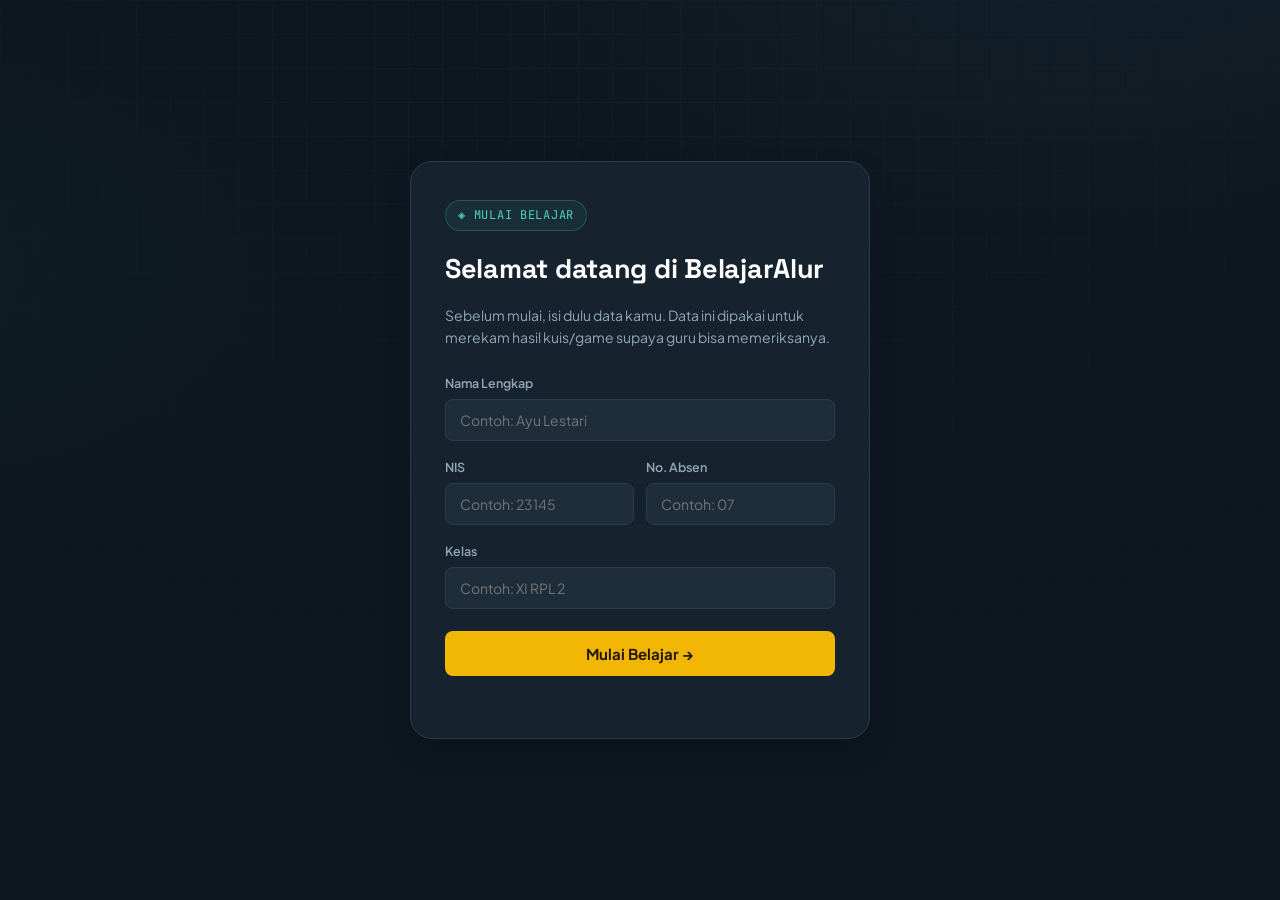
==== index.html @ d25f4fc1 "Add files via upload" ====
<!DOCTYPE html>
<html lang="id">
<head>
<meta charset="UTF-8">
<meta name="viewport" content="width=device-width, initial-scale=1.0">
<title>BelajarAlur — Pengenalan Pemrograman</title>
<link rel="stylesheet" href="style.css">
</head>
<body>

<!-- ============================================================ -->
<!-- LAYAR AWAL: DATA MURID                                        -->
<!-- ============================================================ -->
<div class="onboard-wrap" id="onboard-screen">
  <div class="onboard-card">
    <span class="eyebrow">◈ Mulai Belajar</span>
    <h1>Selamat datang di BelajarAlur</h1>
    <p class="lede">Sebelum mulai, isi dulu data kamu. Data ini dipakai untuk merekam hasil kuis/game supaya guru bisa memeriksanya.</p>
    <form id="onboard-form">
      <div class="field">
        <label for="f-nama">Nama Lengkap</label>
        <input type="text" id="f-nama" placeholder="Contoh: Ayu Lestari" required>
      </div>
      <div class="field-row">
        <div class="field">
          <label for="f-nis">NIS</label>
          <input type="text" id="f-nis" placeholder="Contoh: 23145" required>
        </div>
        <div class="field">
          <label for="f-absen">No. Absen</label>
          <input type="text" id="f-absen" placeholder="Contoh: 07" required>
        </div>
      </div>
      <div class="field">
        <label for="f-kelas">Kelas</label>
        <input type="text" id="f-kelas" placeholder="Contoh: XI RPL 2" required>
      </div>
      <button type="submit" class="btn-primary">Mulai Belajar →</button>
      <div class="form-err" id="onboard-err"></div>
    </form>
  </div>
</div>

<!-- ============================================================ -->
<!-- APLIKASI UTAMA                                                -->
<!-- ============================================================ -->
<div class="app-shell hidden" id="app-shell">

  <!-- SIDEBAR: pelacak alur (signature element) -->
  <aside class="sidebar">
    <div class="brand">
      <div class="brand-mark">Bα</div>
      <div>
        <div class="brand-name">BelajarAlur</div>
        <div class="brand-sub">Pengenalan Pemrograman · Kelas XI</div>
      </div>
    </div>

    <div class="student-chip">
      <div id="student-chip-body"></div>
      <button type="button" id="btn-reset-student">Ganti data murid</button>
    </div>

    <div class="flow-track" id="flow-track"></div>

    <div class="sidebar-foot">
      <button class="btn-download" id="btn-download-sidebar">⬇ Unduh Hasil Kuis (CSV)</button>
      <p class="small-note">Materi selanjutnya butuh kode pembuka dari guru. Progres tersimpan otomatis di perangkat/browser ini.</p>
    </div>
  </aside>

  <!-- KONTEN UTAMA -->
  <main class="main">

    <!-- ================= 1. PENGENALAN PEMROGRAMAN ================= -->
    <section class="section" id="sec-pengenalan">
      <span class="eyebrow">◈ Materi 1</span>
      <h2>Pengenalan Pemrograman</h2>
      <p class="lede">Sebelum belajar membuat program, yuk kenalan dulu dengan apa itu program dan apa itu algoritma. Cara menuliskan algoritma (deskriptif, pseudocode, diagram alir) akan kamu pelajari lebih detail nanti di tahap <b>"Mendesain Solusi"</b>.</p>

      <div class="card">
        <h3>Apa itu Program?</h3>
        <p>Setiap hari kita memakai aplikasi di HP atau laptop — media sosial, kalkulator, game. Semua itu disebut <b>program</b>. Secara sederhana, program adalah <b>kumpulan instruksi yang ditulis dengan bahasa yang bisa dipahami komputer, disusun secara logis dan berurutan, agar komputer bisa menjalankan tugas tertentu.</b></p>
        <div class="definition-box">
          <b>Menurut beberapa ahli:</b> program dapat dipandang sebagai kumpulan <i>source code</i> yang ditulis programmer (Binanto), atau sederetan instruksi dalam bahasa yang dimengerti komputer (Yulikuspartono). KBBI sendiri mengartikan program (dalam konteks komputer) sebagai perintah yang diberikan kepada komputer agar menjalankan fungsi tertentu.
        </div>
        <p style="margin-bottom:0;">Aktivitas <b>membuat</b> program itulah yang disebut <b>pemrograman</b>.</p>
      </div>

      <div class="card">
        <h3>Apa itu Algoritma?</h3>
        <p>Sebelum sebuah program bisa ditulis, kita perlu <b>algoritma</b> — yaitu urutan langkah logis dan berurutan untuk menyelesaikan sebuah masalah, yang nantinya baru diterjemahkan menjadi kode program.</p>
        <p style="margin-bottom:0;">Bayangkan resep masakan: sebelum memasak, kamu perlu tahu urutan langkahnya lebih dulu — bahan apa disiapkan, apa yang dilakukan lebih dulu, dan seterusnya. Programmer juga begitu: sebelum menulis kode, mereka merancang dulu "resep"-nya dalam bentuk algoritma. Ada tiga cara umum menuliskan algoritma ini, lengkap dengan contohnya, yang akan kamu pelajari nanti di tahap <b>Mendesain Solusi</b>.</p>
      </div>

      <div class="card">
        <h3>📝 Kuis Pemahaman</h3>
        <div id="game-pengenalan-mcq"></div>
      </div>

      <div class="gate-card" style="margin-top:10px;">
        <div class="lock-icon">🔒</div>
        <h3>Lanjut ke materi berikutnya?</h3>
        <p>Materi "Proses Pemrograman" akan dibuka oleh guru saat pembelajaran di kelas berlanjut. Tanyakan kode pembuka ke gurumu, lalu masukkan pada gerbang di halaman berikut.</p>
        <button type="button" class="btn-primary" style="max-width:260px;margin:0 auto;" data-goto="proses">Buka Halaman "Proses Pemrograman" →</button>
      </div>

      <div class="sources">
        <h4>Sumber Referensi</h4>
        <ol>
          <li>Pelajaran.co.id — "13 Pengertian Program Komputer Menurut Pendapat Para Ahli"</li>
          <li>Repository Universitas Mulawarman — "Buku Algoritma dan Pemrograman"</li>
        </ol>
        <p style="margin-top:10px;">Materi di atas disusun ulang dengan bahasa sendiri berdasarkan sumber-sumber tersebut untuk keperluan pembelajaran. Daftar sumber tentang notasi algoritma & simbol flowchart ada di bagian bawah materi "Mendesain Solusi".</p>
      </div>
    </section>

    <!-- ================= 2. PROSES PEMROGRAMAN (OVERVIEW) ================= -->
    <section class="section" id="sec-proses">
      <span class="eyebrow">◈ Materi 2</span>
      <h2>Proses Pemrograman</h2>
      <p class="lede">Sebelum masuk ke masing-masing tahap secara rinci, kenali dulu gambaran umum 4 tahap dalam proses pemrograman.</p>

      <div class="gate-card" id="gate-proses">
        <div class="lock-icon">🔒</div>
        <h3>Materi ini terkunci</h3>
        <p>Masukkan kode pembuka dari guru kamu untuk membuka materi "Proses Pemrograman".</p>
        <form class="gate-form" id="gate-form-proses">
          <input type="text" placeholder="Masukkan kode..." autocomplete="off">
          <button type="submit">Buka Materi</button>
        </form>
        <div class="gate-msg" id="gate-msg-proses"></div>
      </div>

      <div class="hidden" id="content-proses">
        <div class="card">
          <h3>Empat Tahap Proses Pemrograman</h3>
          <p>Membuat program itu mirip membangun rumah: tidak langsung memasang batu bata, tapi ada tahap merancang denah lebih dulu. Dalam pemrograman, urutannya adalah:</p>
          <div class="pill-row">
            <span class="pill">1. Menganalisis Masalah</span>
            <span class="pill">2. Mendesain Solusi</span>
            <span class="pill">3. Coding</span>
            <span class="pill">4. Testing</span>
          </div>
          <table class="cmp">
            <tr><th>Tahap</th><th>Inti Kegiatan</th></tr>
            <tr><td><b>1. Menganalisis Masalah</b><br><span class="mono" style="font-size:11px;color:var(--text-dim)">Analyzing</span></td><td>Memahami masalah yang harus diselesaikan: apa saja data masukan (input), apa yang harus diproses, dan apa hasil (output) yang diharapkan.</td></tr>
            <tr><td><b>2. Mendesain Solusi</b><br><span class="mono" style="font-size:11px;color:var(--text-dim)">Problem Solving</span></td><td>Menyusun langkah penyelesaian dalam bentuk algoritma deskriptif, pseudocode, dan diagram alir — sebelum menuliskan kode sungguhan.</td></tr>
            <tr><td><b>3. Coding</b><br><span class="mono" style="font-size:11px;color:var(--text-dim)">Implementasi</span></td><td>Menerjemahkan algoritma yang sudah dirancang menjadi kode program memakai bahasa pemrograman tertentu, misalnya C++.</td></tr>
            <tr><td><b>4. Testing</b><br><span class="mono" style="font-size:11px;color:var(--text-dim)">Pengujian</span></td><td>Menjalankan program dengan berbagai data uji untuk memastikan hasilnya benar, termasuk kasus-kasus batas.</td></tr>
          </table>
        </div>

        <div class="card">
          <h3>🎮 Urutkan Tahapan Proses Pemrograman</h3>
          <div id="game-proses-ordering"></div>
        </div>
        <div class="card">
          <h3>📝 Kuis Pemahaman</h3>
          <div id="game-proses-mcq"></div>
        </div>

        <div class="gate-card">
          <div class="lock-icon">🔒</div>
          <h3>Lanjut ke Tahap 1: Menganalisis Masalah?</h3>
          <p>Minta kode pembuka berikutnya dari gurumu.</p>
          <button type="button" class="btn-primary" style="max-width:260px;margin:0 auto;" data-goto="analisis">Buka Halaman "Menganalisis Masalah" →</button>
        </div>
      </div>
    </section>

    <!-- ================= 3. ANALISIS MASALAH ================= -->
    <section class="section" id="sec-analisis">
      <span class="eyebrow">◈ Proses Pemrograman — Tahap 1</span>
      <h2>Menganalisis Masalah <span class="mono" style="font-size:16px;color:var(--text-dim);">(Analyzing)</span></h2>
      <p class="lede">Langkah pertama sebelum merancang solusi: memahami betul apa yang sebenarnya harus diselesaikan.</p>

      <div class="gate-card" id="gate-analisis">
        <div class="lock-icon">🔒</div>
        <h3>Materi ini terkunci</h3>
        <p>Masukkan kode pembuka dari guru kamu untuk membuka materi "Menganalisis Masalah".</p>
        <form class="gate-form" id="gate-form-analisis">
          <input type="text" placeholder="Masukkan kode..." autocomplete="off">
          <button type="submit">Buka Materi</button>
        </form>
        <div class="gate-msg" id="gate-msg-analisis"></div>
      </div>

      <div class="hidden" id="content-analisis">
        <div class="card">
          <h3>Mengapa Analisis Penting?</h3>
          <p>Sebelum menulis satu baris kode pun, seorang programmer perlu memahami dulu inti masalahnya. Kalau langsung "asal coding" tanpa analisis, program yang dihasilkan bisa saja salah arah atau tidak menyelesaikan masalah yang sebenarnya.</p>
          <div class="definition-box">
            <b>Pola pikir IPO</b> banyak dipakai saat menganalisis masalah: <b>I</b>nput (data apa yang tersedia/dibutuhkan), <b>P</b>roses (apa yang harus dilakukan terhadap data itu), dan <b>O</b>utput (hasil apa yang diharapkan).
          </div>
        </div>

        <div class="card">
          <h3>Contoh Analisis: Kasus "Penentuan Lulus/Tidak Lulus"</h3>
          <table class="cmp">
            <tr><th>Input</th><th>Proses</th><th>Output</th></tr>
            <tr><td>Nilai ujian siswa</td><td>Membandingkan nilai dengan batas KKM (75)</td><td>Status kelulusan (Lulus / Tidak Lulus)</td></tr>
          </table>
        </div>

        <div class="card">
          <h3>🎮 Kategorikan: Input, Proses, atau Output?</h3>
          <p style="font-size:13.5px;color:var(--text-muted);">Kasus: aplikasi penentu predikat nilai siswa. Klik sebuah kartu, lalu klik kolom kategori yang sesuai.</p>
          <div id="game-analisis-categorize"></div>
        </div>
        <div class="card">
          <h3>📝 Kuis Pemahaman</h3>
          <div id="game-analisis-mcq"></div>
        </div>

        <div class="gate-card">
          <div class="lock-icon">🔒</div>
          <h3>Lanjut ke Tahap 2: Mendesain Solusi?</h3>
          <p>Minta kode pembuka berikutnya dari gurumu.</p>
          <button type="button" class="btn-primary" style="max-width:260px;margin:0 auto;" data-goto="desain">Buka Halaman "Mendesain Solusi" →</button>
        </div>
      </div>
    </section>

    <!-- ================= 4. DESAIN SOLUSI ================= -->
    <section class="section" id="sec-desain">
      <span class="eyebrow">◈ Proses Pemrograman — Tahap 2</span>
      <h2>Mendesain Solusi <span class="mono" style="font-size:16px;color:var(--text-dim);">(Problem Solving)</span></h2>
      <p class="lede">Setelah masalah dipahami, saatnya merancang penyelesaiannya. Di tahap ini kamu akan belajar tiga cara menuliskan algoritma — <b>deskriptif</b>, <b>pseudocode</b>, dan <b>diagram alir (flowchart)</b> — lengkap dengan simbol-simbolnya dan contoh penerapannya, sebelum masuk ke tahap menulis kode sungguhan.</p>

      <div class="gate-card" id="gate-desain">
        <div class="lock-icon">🔒</div>
        <h3>Materi ini terkunci</h3>
        <p>Masukkan kode pembuka dari guru kamu untuk membuka materi "Mendesain Solusi".</p>
        <form class="gate-form" id="gate-form-desain">
          <input type="text" placeholder="Masukkan kode..." autocomplete="off">
          <button type="submit">Buka Materi</button>
        </form>
        <div class="gate-msg" id="gate-msg-desain"></div>
      </div>

      <div class="hidden" id="content-desain">

        <div class="card">
          <h3>Tiga Cara Menyajikan Algoritma</h3>
          <p>Sebelum menjadi kode program sungguhan, sebuah algoritma biasanya dituliskan dulu dalam salah satu dari tiga bentuk berikut:</p>
          <div class="compare-grid">
            <div class="compare-card">
              <div class="icon">📖</div>
              <h4>Deskriptif</h4>
              <p style="font-size:13px;color:var(--text-muted);margin-bottom:0;">Ditulis dengan untaian kalimat bahasa manusia sehari-hari (Indonesia/Inggris).</p>
              <div class="compare-tag good">✓ Paling mudah dipahami orang awam</div>
              <div class="compare-tag bad">✕ Bisa ambigu & kurang efektif untuk algoritma panjang</div>
            </div>
            <div class="compare-card">
              <div class="icon">💻</div>
              <h4>Pseudocode</h4>
              <p style="font-size:13px;color:var(--text-muted);margin-bottom:0;">Notasi yang menyerupai bahasa pemrograman tingkat tinggi, tapi tidak terikat sintaks baku.</p>
              <div class="compare-tag good">✓ Ringkas & lebih mudah diterjemahkan menjadi kode</div>
              <div class="compare-tag bad">✕ Harus diterjemahkan dulu sebelum bisa dijalankan komputer</div>
            </div>
            <div class="compare-card">
              <div class="icon">🔀</div>
              <h4>Flowchart</h4>
              <p style="font-size:13px;color:var(--text-muted);margin-bottom:0;">Notasi grafis memakai simbol-simbol geometris untuk menggambarkan proses & keputusan.</p>
              <div class="compare-tag good">✓ Mudah dipahami secara visual, alur logika terlihat jelas</div>
              <div class="compare-tag bad">✕ Kurang praktis untuk masalah besar/kompleks</div>
            </div>
          </div>
          <p style="margin-top:16px; font-size:13.5px; color:var(--text-muted);">Pada modul ini, pseudocode yang kita pakai akan condong ke gaya bahasa <b>C++</b> — supaya nanti lebih mudah saat masuk ke tahap Coding.</p>
        </div>

        <div class="card">
          <h3>Simbol-Simbol Flowchart yang Sering Digunakan</h3>
          <p>Setiap bentuk pada flowchart punya arti yang berbeda. Berikut simbol dasar yang paling sering dipakai:</p>
          <div class="symbol-grid">
            <div class="symbol-card">
              <svg viewBox="0 0 100 60"><ellipse class="fc-terminator" cx="50" cy="30" rx="42" ry="22"/></svg>
              <div class="name">Terminator</div>
              <div class="desc">Awal / akhir alur (Mulai, Selesai)</div>
            </div>
            <div class="symbol-card">
              <svg viewBox="0 0 100 60"><rect class="fc-process" x="12" y="10" width="76" height="40" rx="4"/></svg>
              <div class="name">Proses</div>
              <div class="desc">Satu langkah kegiatan/operasi</div>
            </div>
            <div class="symbol-card">
              <svg viewBox="0 0 100 60"><polygon class="fc-io" points="24,10 92,10 76,50 8,50"/></svg>
              <div class="name">Input / Output</div>
              <div class="desc">Data yang dimasukkan / ditampilkan</div>
            </div>
            <div class="symbol-card">
              <svg viewBox="0 0 100 60"><polygon class="fc-decision" points="50,6 94,30 50,54 6,30"/></svg>
              <div class="name">Decision</div>
              <div class="desc">Percabangan berdasarkan syarat (ya/tidak)</div>
            </div>
            <div class="symbol-card">
              <svg viewBox="0 0 100 60"><line class="fc-line" x1="10" y1="30" x2="80" y2="30" marker-end="url(#arrow1)"/><defs><marker id="arrow1" markerWidth="8" markerHeight="8" refX="6" refY="3" orient="auto"><path d="M0,0 L6,3 L0,6 z" fill="#5a7889"/></marker></defs></svg>
              <div class="name">Garis Alir</div>
              <div class="desc">Arah urutan proses dijalankan</div>
            </div>
            <div class="symbol-card">
              <svg viewBox="0 0 100 60"><circle class="fc-process" cx="50" cy="30" r="18"/></svg>
              <div class="name">Connector</div>
              <div class="desc">Penghubung antar bagian flowchart</div>
            </div>
          </div>
        </div>

        <div class="card">
          <h3>🎮 Cocokkan Simbol Flowchart dengan Fungsinya</h3>
          <p style="font-size:13.5px;color:var(--text-muted);margin-bottom:6px;">Klik salah satu simbol di kiri, lalu klik fungsinya di kanan.</p>
          <div id="game-desain-matching-simbol"></div>
        </div>

        <div class="card">
          <h3>📝 Kuis Notasi Algoritma</h3>
          <div id="game-desain-mcq-notasi"></div>
        </div>

        <div class="card">
          <h3>Contoh 1 — Algoritma Kegiatan Sehari-hari</h3>
          <p><b>Kasus:</b> membuat teh manis hangat. Klik tab di bawah untuk melihat algoritma yang sama dituliskan dalam tiga bentuk berbeda.</p>
          <div class="rep-block">
            <div class="rep-tabs">
              <button type="button" class="rep-tab-btn active" data-target="teh-deskriptif">📖 Deskriptif</button>
              <button type="button" class="rep-tab-btn" data-target="teh-pseudocode">💻 Pseudocode</button>
              <button type="button" class="rep-tab-btn" data-target="teh-flowchart">🔀 Diagram Alir</button>
            </div>
            <div class="rep-panel active" id="teh-deskriptif">
              <div class="definition-box" style="font-size:13.5px;">
                1. Mulai<br>2. Siapkan gelas, teh celup, gula, dan air panas<br>3. Masukkan teh celup ke dalam gelas<br>4. Tuangkan air panas ke dalam gelas<br>5. Tunggu 3 menit hingga teh terseduh<br>6. Angkat kantong teh celup<br>7. Masukkan gula secukupnya, lalu aduk hingga larut<br>8. Sajikan teh manis hangat<br>9. Selesai
              </div>
            </div>
            <div class="rep-panel" id="teh-pseudocode">
              <div class="code-block">BEGIN
  SIAPKAN gelas, teh_celup, gula, air_panas
  MASUKKAN teh_celup KE gelas
  TUANGKAN air_panas KE gelas
  TUNGGU 3 menit
  ANGKAT teh_celup
  MASUKKAN gula, ADUK hingga larut
  OUTPUT "Teh manis hangat siap disajikan"
END</div>
            </div>
            <div class="rep-panel" id="teh-flowchart">
              <div class="flowchart-fig">
                <svg viewBox="0 0 260 620" width="260">
                  <defs><marker id="arrowTeh" markerWidth="8" markerHeight="8" refX="6" refY="3" orient="auto"><path d="M0,0 L6,3 L0,6 z" fill="#5a7889"/></marker></defs>
                  <ellipse class="fc-terminator" cx="130" cy="26" rx="60" ry="20"/>
                  <text class="fc-text" x="130" y="31">Mulai</text>
                  <line class="fc-line" x1="130" y1="46" x2="130" y2="72" marker-end="url(#arrowTeh)"/>

                  <rect class="fc-process" x="35" y="72" width="190" height="42" rx="4"/>
                  <text class="fc-text" x="130" y="97">Siapkan bahan</text>
                  <line class="fc-line" x1="130" y1="114" x2="130" y2="140" marker-end="url(#arrowTeh)"/>

                  <rect class="fc-process" x="35" y="140" width="190" height="42" rx="4"/>
                  <text class="fc-text" x="130" y="165">Masukkan teh ke gelas</text>
                  <line class="fc-line" x1="130" y1="182" x2="130" y2="208" marker-end="url(#arrowTeh)"/>

                  <rect class="fc-process" x="35" y="208" width="190" height="42" rx="4"/>
                  <text class="fc-text" x="130" y="233">Tuangkan air panas</text>
                  <line class="fc-line" x1="130" y1="250" x2="130" y2="276" marker-end="url(#arrowTeh)"/>

                  <rect class="fc-process" x="35" y="276" width="190" height="42" rx="4"/>
                  <text class="fc-text" x="130" y="301">Tunggu 3 menit</text>
                  <line class="fc-line" x1="130" y1="318" x2="130" y2="344" marker-end="url(#arrowTeh)"/>

                  <rect class="fc-process" x="35" y="344" width="190" height="42" rx="4"/>
                  <text class="fc-text" x="130" y="369">Angkat teh celup</text>
                  <line class="fc-line" x1="130" y1="386" x2="130" y2="412" marker-end="url(#arrowTeh)"/>

                  <rect class="fc-process" x="35" y="412" width="190" height="42" rx="4"/>
                  <text class="fc-text" x="130" y="431">Tambah gula,</text>
                  <text class="fc-text" x="130" y="446">aduk hingga larut</text>
                  <line class="fc-line" x1="130" y1="454" x2="130" y2="480" marker-end="url(#arrowTeh)"/>

                  <polygon class="fc-io" points="70,480 190,480 170,522 50,522"/>
                  <text class="fc-text" x="120" y="505">Sajikan teh</text>
                  <line class="fc-line" x1="120" y1="522" x2="120" y2="548" marker-end="url(#arrowTeh)"/>

                  <ellipse class="fc-terminator" cx="120" cy="574" rx="60" ry="20"/>
                  <text class="fc-text" x="120" y="579">Selesai</text>
                </svg>
              </div>
            </div>
          </div>
        </div>

        <div class="card">
          <h3>🎮 Urutkan Langkah Algoritma</h3>
          <p style="font-size:13.5px;color:var(--text-muted);margin-bottom:6px;">Gunakan tombol ↑ / ↓ untuk menyusun langkah membuat teh manis hangat sampai urut.</p>
          <div id="game-desain-ordering-tehmanis"></div>
        </div>

        <div class="card">
          <h3>Contoh 2 — Algoritma Program Sederhana: Lulus / Tidak Lulus</h3>
          <p><b>Kasus:</b> tentukan status kelulusan siswa. Jika nilai ≥ 75, siswa dinyatakan Lulus; jika kurang dari 75, Tidak Lulus. Ini contoh algoritma yang nantinya akan kita ubah menjadi kode program sungguhan.</p>
          <div class="rep-block">
            <div class="rep-tabs">
              <button type="button" class="rep-tab-btn active" data-target="lulus-deskriptif">📖 Deskriptif</button>
              <button type="button" class="rep-tab-btn" data-target="lulus-pseudocode">💻 Pseudocode</button>
              <button type="button" class="rep-tab-btn" data-target="lulus-flowchart">🔀 Diagram Alir</button>
            </div>
            <div class="rep-panel active" id="lulus-deskriptif">
              <div class="definition-box" style="font-size:13.5px;">
                1. Mulai<br>2. Masukkan nilai siswa<br>3. Jika nilai ≥ 75 maka status = "Lulus"<br>4. Jika tidak, maka status = "Tidak Lulus"<br>5. Tampilkan status<br>6. Selesai
              </div>
            </div>
            <div class="rep-panel" id="lulus-pseudocode">
              <div class="code-block">BEGIN
  INPUT nilai
  IF (nilai >= 75) THEN
    status = "Lulus"
  ELSE
    status = "Tidak Lulus"
  END IF
  OUTPUT status
END</div>
            </div>
            <div class="rep-panel" id="lulus-flowchart">
              <div class="flowchart-fig">
                <svg viewBox="0 0 360 460" width="330">
                  <defs><marker id="arrowLulus" markerWidth="8" markerHeight="8" refX="6" refY="3" orient="auto"><path d="M0,0 L6,3 L0,6 z" fill="#5a7889"/></marker></defs>
                  <ellipse class="fc-terminator" cx="180" cy="26" rx="55" ry="20"/>
                  <text class="fc-text" x="180" y="31">Mulai</text>
                  <line class="fc-line" x1="180" y1="46" x2="180" y2="72" marker-end="url(#arrowLulus)"/>
                  <polygon class="fc-io" points="120,72 240,72 222,114 138,114"/>
                  <text class="fc-text" x="180" y="97">Input nilai</text>
                  <line class="fc-line" x1="180" y1="114" x2="180" y2="140" marker-end="url(#arrowLulus)"/>
                  <polygon class="fc-decision" points="180,140 250,180 180,220 110,180"/>
                  <text class="fc-text" x="180" y="176">nilai</text>
                  <text class="fc-text" x="180" y="192">&gt;= 75 ?</text>
                  <line class="fc-line" x1="250" y1="180" x2="300" y2="180" marker-end="url(#arrowLulus)"/>
                  <text class="fc-text-sm" x="278" y="172">ya</text>
                  <rect class="fc-process" x="300" y="160" width="50" height="40" rx="4"/>
                  <text class="fc-text" x="325" y="176" style="font-size:11px">status =</text>
                  <text class="fc-text" x="325" y="190" style="font-size:11px">Lulus</text>
                  <line class="fc-line" x1="180" y1="220" x2="180" y2="255" marker-end="url(#arrowLulus)"/>
                  <text class="fc-text-sm" x="192" y="240">tidak</text>
                  <rect class="fc-process" x="130" y="255" width="100" height="42" rx="4"/>
                  <text class="fc-text" x="180" y="273">status =</text>
                  <text class="fc-text" x="180" y="288">Tidak Lulus</text>
                  <line class="fc-line" x1="325" y1="200" x2="325" y2="330" marker-end="none"/>
                  <line class="fc-line" x1="325" y1="330" x2="200" y2="330" marker-end="url(#arrowLulus)"/>
                  <line class="fc-line" x1="180" y1="297" x2="180" y2="330" marker-end="none"/>
                  <line class="fc-line" x1="180" y1="330" x2="200" y2="330" marker-end="url(#arrowLulus)"/>
                  <polygon class="fc-io" points="140,352 260,352 242,394 158,394"/>
                  <text class="fc-text" x="200" y="377">Tampilkan status</text>
                  <line class="fc-line" x1="200" y1="394" x2="200" y2="420" marker-end="url(#arrowLulus)"/>
                  <ellipse class="fc-terminator" cx="200" cy="436" rx="55" ry="18"/>
                  <text class="fc-text" x="200" y="441">Selesai</text>
                </svg>
              </div>
            </div>
          </div>
        </div>

        <div class="card">
          <h3>📝 Lengkapi Pemahaman Pseudocode</h3>
          <div id="game-desain-mcq"></div>
        </div>
        <div class="card">
          <h3>🎮 Cocokkan Langkah dengan Simbol Flowchart-nya</h3>
          <div id="game-desain-matching"></div>
        </div>

        <div class="gate-card">
          <div class="lock-icon">🔒</div>
          <h3>Lanjut ke Tahap 3: Coding?</h3>
          <p>Minta kode pembuka berikutnya dari gurumu.</p>
          <button type="button" class="btn-primary" style="max-width:260px;margin:0 auto;" data-goto="coding">Buka Halaman "Coding" →</button>
        </div>

        <div class="sources">
          <h4>Sumber Referensi</h4>
          <ol>
            <li>Kumparan — "Contoh Algoritma Pemrograman: Deskriptif, Pseudocode, dan Flowchart", <a href="https://kumparan.com/how-to-tekno/contoh-algoritma-pemrograman-deskriptif-pseudocode-dan-flowchart-1yipt3veutr" target="_blank">kumparan.com</a></li>
            <li>Prodi Sistem Komputer, Universitas STEKOM — "Notasi Penulisan Algoritma (Deskriptif, Pseudocode, Flowchart)", <a href="https://sistem-komputer-s1.stekom.ac.id/informasi/baca/Notasi-Penulisan-Algoritma-Deskriptif-Pseudecode-Flowchart" target="_blank">stekom.ac.id</a></li>
            <li>detikBali — "Penulisan Algoritma Pada Pseudocode dan Bentuk Penyajiannya", <a href="https://www.detik.com/bali/berita/d-6532319/penulisan-algoritma-pada-pseudocode-dan-bentuk-penyajiannya" target="_blank">detik.com</a></li>
            <li>Binar Academy — "Pengenalan Algoritma Pemrograman dengan Flowchart & Pseudocode", <a href="https://www.binar.co.id/blog/pengenalan-algoritma-pemrograman" target="_blank">binar.co.id</a></li>
            <li>Rumahweb Blog — "Apa itu Flowchart? Pengertian, Fungsi, Simbol, dan Contohnya", <a href="https://blog.rumahweb.com/contoh-flowchart-adalah/" target="_blank">blog.rumahweb.com</a></li>
            <li>FIKTI UMSU — "Flowchart: Pengertian, Fungsi, Simbol dan Contohnya", <a href="https://fikti.umsu.ac.id/flowchart-pengertian-fungsi-simbol-dan-contohnya/" target="_blank">fikti.umsu.ac.id</a></li>
            <li>IDS Digital College — "Simbol-Simbol Dasar Flowchart Program", <a href="https://ids.ac.id/simbol-simbol-dasar-flowchart-program/" target="_blank">ids.ac.id</a></li>
          </ol>
          <p style="margin-top:10px;">Materi di atas disusun ulang dengan bahasa sendiri berdasarkan sumber-sumber tersebut untuk keperluan pembelajaran.</p>
        </div>
      </div>
    </section>

    <!-- ================= 5. CODING ================= -->
    <section class="section" id="sec-coding">
      <span class="eyebrow">◈ Proses Pemrograman — Tahap 3</span>
      <h2>Mengimplementasikan Solusi <span class="mono" style="font-size:16px;color:var(--text-dim);">(Coding)</span></h2>
      <p class="lede">Sekarang, pseudocode yang sudah dirancang kita terjemahkan menjadi kode program sungguhan memakai bahasa C++.</p>

      <div class="gate-card" id="gate-coding">
        <div class="lock-icon">🔒</div>
        <h3>Materi ini terkunci</h3>
        <p>Masukkan kode pembuka dari guru kamu untuk membuka materi "Coding".</p>
        <form class="gate-form" id="gate-form-coding">
          <input type="text" placeholder="Masukkan kode..." autocomplete="off">
          <button type="submit">Buka Materi</button>
        </form>
        <div class="gate-msg" id="gate-msg-coding"></div>
      </div>

      <div class="hidden" id="content-coding">
        <div class="card">
          <h3>Dari Pseudocode ke Kode C++</h3>
          <p>Bandingkan pseudocode di tahap sebelumnya dengan kode C++ berikut. Perhatikan bahwa strukturnya sangat mirip!</p>
          <div class="code-block">#include &lt;iostream&gt;
using namespace std;

int main() {
    float nilai;
    cout &lt;&lt; "Masukkan nilai: ";
    cin &gt;&gt; nilai;

    if (nilai &gt;= 75) {
        cout &lt;&lt; "Lulus";
    } else {
        cout &lt;&lt; "Tidak Lulus";
    }
    return 0;
}</div>
          <p style="margin-top:14px;">Beberapa bagian penting:</p>
          <ul style="font-size:14px; color:var(--text-muted);">
            <li><code class="mono">float nilai;</code> — membuat variabel untuk menyimpan nilai siswa (angka desimal).</li>
            <li><code class="mono">cin &gt;&gt; nilai;</code> — membaca nilai yang dimasukkan pengguna.</li>
            <li><code class="mono">if (nilai &gt;= 75) { ... } else { ... }</code> — struktur percabangan, persis seperti pada pseudocode dan diagram alir sebelumnya.</li>
            <li><code class="mono">cout &lt;&lt; "...";</code> — menampilkan hasil ke layar.</li>
          </ul>
        </div>

        <div class="card">
          <h3>🎮 Cocokkan Baris Pseudocode dengan Kode C++</h3>
          <div id="game-coding-matching"></div>
        </div>
        <div class="card">
          <h3>📝 Kuis Pemahaman Kode</h3>
          <div id="game-coding-mcq"></div>
        </div>

        <div class="gate-card">
          <div class="lock-icon">🔒</div>
          <h3>Lanjut ke Tahap 4: Testing?</h3>
          <p>Minta kode pembuka berikutnya dari gurumu.</p>
          <button type="button" class="btn-primary" style="max-width:260px;margin:0 auto;" data-goto="testing">Buka Halaman "Testing" →</button>
        </div>
      </div>
    </section>

    <!-- ================= 6. TESTING ================= -->
    <section class="section" id="sec-testing">
      <span class="eyebrow">◈ Proses Pemrograman — Tahap 4</span>
      <h2>Menguji Program <span class="mono" style="font-size:16px;color:var(--text-dim);">(Testing)</span></h2>
      <p class="lede">Program yang sudah jadi perlu diuji dengan berbagai data, supaya kita yakin hasilnya benar-benar sesuai harapan.</p>

      <div class="gate-card" id="gate-testing">
        <div class="lock-icon">🔒</div>
        <h3>Materi ini terkunci</h3>
        <p>Masukkan kode pembuka dari guru kamu untuk membuka materi "Testing".</p>
        <form class="gate-form" id="gate-form-testing">
          <input type="text" placeholder="Masukkan kode..." autocomplete="off">
          <button type="submit">Buka Materi</button>
        </form>
        <div class="gate-msg" id="gate-msg-testing"></div>
      </div>

      <div class="hidden" id="content-testing">
        <div class="card">
          <h3>Menguji dengan Data (Test Case)</h3>
          <p>Test case adalah satu set data masukan tertentu, beserta hasil yang <i>seharusnya</i> keluar, yang dipakai untuk memeriksa apakah program benar-benar bekerja dengan benar.</p>
          <div class="definition-box">
            <b>Perhatikan kasus batas!</b> Nilai yang persis sama dengan KKM (75) paling rawan salah logika — misalnya kalau salah memilih operator <code class="mono">&gt;=</code> menjadi <code class="mono">&gt;</code>, siswa dengan nilai 75 akan salah dinyatakan Tidak Lulus.
          </div>
          <table class="cmp">
            <tr><th>Nilai Uji</th><th>Hasil yang Diharapkan</th><th>Keterangan</th></tr>
            <tr><td>90</td><td>Lulus</td><td>Kasus umum, jauh di atas KKM</td></tr>
            <tr><td>75</td><td>Lulus</td><td>Kasus batas (boundary), harus diuji khusus</td></tr>
            <tr><td>74</td><td>Tidak Lulus</td><td>Kasus batas, tepat di bawah KKM</td></tr>
            <tr><td>0</td><td>Tidak Lulus</td><td>Kasus ekstrem terendah</td></tr>
          </table>
        </div>

        <div class="card">
          <h3>🎮 Prediksi Hasil Pengujian</h3>
          <p style="font-size:13.5px;color:var(--text-muted);">Kelompokkan setiap nilai ke kolom "Lulus" atau "Tidak Lulus" yang sesuai.</p>
          <div id="game-testing-categorize"></div>
        </div>
        <div class="card">
          <h3>📝 Kuis Pemahaman</h3>
          <div id="game-testing-mcq"></div>
        </div>

        <div class="gate-card">
          <div class="lock-icon">🎉</div>
          <h3>Semua materi selesai!</h3>
          <p>Lihat rekap seluruh hasil kuis/game kamu dan unduh sebagai file.</p>
          <button type="button" class="btn-primary" style="max-width:260px;margin:0 auto;" data-goto="selesai">Lihat Rekap Hasil →</button>
        </div>
      </div>
    </section>

    <!-- ================= 7. REKAP & UNDUH ================= -->
    <section class="section" id="sec-selesai">
      <span class="eyebrow">◈ Selesai</span>
      <h2>Rekap Hasil Belajar</h2>
      <p class="lede">Berikut ringkasan seluruh kuis dan game yang sudah kamu kerjakan.</p>

      <div class="card">
        <table class="progress-summary">
          <thead><tr><th>Bagian</th><th>Skor</th><th>Persentase</th><th>Waktu</th></tr></thead>
          <tbody id="summary-tbody"></tbody>
        </table>
      </div>

      <div class="badge-final">
        <div class="emoji">🏁</div>
        <h3>Kerja bagus menyelesaikan materi Pengenalan Pemrograman!</h3>
        <p style="color:var(--text-muted);">Klik tombol di bawah untuk mengunduh seluruh hasil (berisi data diri & skor) sebagai file CSV, lalu kumpulkan ke gurumu sesuai instruksi.</p>
        <button type="button" class="btn-primary" id="btn-download-final" style="max-width:320px;margin:14px auto 0;">⬇ Unduh Hasil Lengkap (CSV)</button>
      </div>
    </section>

  </main>
</div>

<script src="script.js"></script>
</body>
</html>
---- style.css ----
/* ==========================================================================
   BelajarAlur — desain bertema "diagram alir hidup"
   Palet: tinta malam + amber penanda + teal alur
   ========================================================================== */

@import url('https://fonts.googleapis.com/css2?family=Space+Grotesk:wght@500;600;700&family=Plus+Jakarta+Sans:wght@400;500;600;700&family=JetBrains+Mono:wght@400;500;600&display=swap');

:root{
  --bg: #0e1720;
  --bg-alt: #0b121a;
  --surface: #16232e;
  --surface-2: #1d2e3a;
  --surface-3: #24384689;
  --line: #2a3f4d;
  --line-soft: #1f313d;
  --text: #eaf2f5;
  --text-muted: #90a8b6;
  --text-dim: #5f7684;
  --accent: #f2b705;       /* amber - spidol guru */
  --accent-ink: #4a3400;
  --accent-2: #4fd1c5;     /* teal - garis alur */
  --accent-2-ink: #063834;
  --danger: #e1554f;
  --danger-ink: #3a1210;
  --success: #59d19b;
  --radius-sm: 8px;
  --radius: 14px;
  --radius-lg: 22px;
  --font-display: 'Space Grotesk', sans-serif;
  --font-body: 'Plus Jakarta Sans', sans-serif;
  --font-mono: 'JetBrains Mono', monospace;
  --shadow: 0 10px 30px -12px rgba(0,0,0,0.55);
}

*{ box-sizing: border-box; }
html{ scroll-behavior: smooth; }
body{
  margin:0;
  background:
    radial-gradient(1100px 600px at 85% -10%, #16273088 0%, transparent 60%),
    radial-gradient(900px 500px at -10% 30%, #0f2b2a55 0%, transparent 55%),
    var(--bg);
  color: var(--text);
  font-family: var(--font-body);
  line-height: 1.6;
  -webkit-font-smoothing: antialiased;
}

/* faint graph-paper texture behind everything, like a logbook */
body::before{
  content:"";
  position: fixed; inset:0; z-index:-1; pointer-events:none;
  background-image:
    linear-gradient(var(--line-soft) 1px, transparent 1px),
    linear-gradient(90deg, var(--line-soft) 1px, transparent 1px);
  background-size: 34px 34px;
  opacity: 0.28;
  mask-image: radial-gradient(1200px 800px at 50% 0%, black, transparent 85%);
}

h1,h2,h3,h4{ font-family: var(--font-display); letter-spacing: -0.01em; margin: 0 0 .5em; color:#fff; }
p{ margin:0 0 1em; color: var(--text); }
code, .mono{ font-family: var(--font-mono); }
a{ color: var(--accent-2); }
::selection{ background: var(--accent); color:#1a1200; }

button{ font-family: inherit; cursor:pointer; }
input, select, textarea{ font-family: inherit; }

:focus-visible{ outline: 2px solid var(--accent-2); outline-offset: 2px; }

.hidden{ display:none !important; }

/* ---------------- App shell ---------------- */
.app-shell{
  display: grid;
  grid-template-columns: 300px 1fr;
  min-height: 100vh;
}
@media (max-width: 960px){
  .app-shell{ grid-template-columns: 1fr; }
}

/* ---------------- Sidebar: the flowchart tracker (signature element) ---------------- */
.sidebar{
  background: linear-gradient(180deg, var(--bg-alt), #0a1119);
  border-right: 1px solid var(--line);
  padding: 26px 20px 40px;
  position: sticky; top:0; height:100vh; overflow-y:auto;
}
@media (max-width: 960px){
  .sidebar{ position: static; height:auto; border-right:none; border-bottom:1px solid var(--line); }
}

.brand{ display:flex; align-items:center; gap:10px; margin-bottom: 22px; }
.brand-mark{
  width:34px; height:34px; border-radius: 10px;
  background: conic-gradient(from 220deg, var(--accent-2), var(--accent));
  display:flex; align-items:center; justify-content:center;
  font-family: var(--font-display); font-weight:700; color:#08131a; font-size: 15px;
}
.brand-name{ font-family: var(--font-display); font-weight:700; font-size: 17px; }
.brand-sub{ font-size:11px; color: var(--text-dim); margin-top:-2px; }

.student-chip{
  background: var(--surface);
  border:1px solid var(--line);
  border-radius: var(--radius);
  padding: 12px 14px;
  margin-bottom: 22px;
  font-size: 13px;
}
.student-chip .row{ display:flex; justify-content: space-between; padding: 2px 0; color: var(--text-muted); }
.student-chip .row b{ color: var(--text); font-weight:600; }
.student-chip button{
  margin-top: 8px; width:100%;
  background: transparent; border:1px dashed var(--line); color: var(--text-muted);
  border-radius: var(--radius-sm); padding: 6px; font-size:12px;
}

/* the flow track itself */
.flow-track{ position: relative; padding-left: 6px; }
.flow-node{
  position: relative;
  display:flex; align-items:flex-start; gap:12px;
  padding: 6px 0 30px;
  cursor: pointer;
}
.flow-node:last-child{ padding-bottom: 6px; }
.flow-node::before{ /* connecting line */
  content:"";
  position:absolute; left:19px; top: 40px; bottom:-2px; width:2px;
  background: var(--line);
}
.flow-node:last-child::before{ display:none; }
.flow-node.done::before{ background: var(--accent-2); }

.flow-shape{
  flex: 0 0 auto; width:40px; height:40px; display:flex; align-items:center; justify-content:center;
  font-size: 16px; font-weight:700; font-family: var(--font-display);
  border:2px solid var(--line); color: var(--text-dim); background: var(--surface);
  transition: all .25s ease;
}
/* shapes tie to what's taught: pill = terminator, square = process, diamond = decision(gate) */
.flow-shape.terminator{ border-radius: 999px; }
.flow-shape.process{ border-radius: 8px; }
.flow-shape.decision{ border-radius: 6px; transform: rotate(45deg); }
.flow-shape.decision span{ transform: rotate(-45deg); display:block; }

.flow-node .flow-label{ padding-top: 8px; }
.flow-label .t{ font-weight:600; font-size: 13.5px; color: var(--text-muted); }
.flow-label .d{ font-size: 11.5px; color: var(--text-dim); margin-top:1px; }

.flow-node.active .flow-shape{ border-color: var(--accent-2); color:#fff; background: #103436; box-shadow: 0 0 0 5px #4fd1c522; }
.flow-node.active .t{ color:#fff; }
.flow-node.done .flow-shape{ border-color: var(--accent); background: var(--accent); color:#241900; }
.flow-node.done .t{ color: var(--text); }
.flow-node.locked{ cursor:not-allowed; opacity:.55; }
.flow-node.locked .flow-shape::after{ content:"🔒"; font-size:12px; }
.flow-node.locked .flow-shape span{ display:none; }

.sidebar-foot{ margin-top: 26px; padding-top:16px; border-top:1px dashed var(--line); }
.btn-download{
  width:100%; padding: 12px 14px; border-radius: var(--radius);
  background: var(--accent); color:#241900; border:none; font-weight:700; font-size: 13.5px;
  display:flex; align-items:center; justify-content:center; gap:8px;
}
.btn-download:hover{ filter:brightness(1.06); }
.small-note{ font-size: 11px; color: var(--text-dim); margin-top:10px; line-height:1.5; }

/* ---------------- Main content ---------------- */
.main{ padding: 44px clamp(20px, 5vw, 64px) 90px; max-width: 980px; }
.section{ display:none; animation: fadeIn .35s ease; }
.section.visible{ display:block; }
@keyframes fadeIn{ from{ opacity:0; transform: translateY(8px);} to{opacity:1; transform:none;} }

.eyebrow{
  display:inline-flex; align-items:center; gap:8px;
  font-family: var(--font-mono); font-size: 12px; letter-spacing:.06em; text-transform:uppercase;
  color: var(--accent-2); background: #4fd1c512; border:1px solid #4fd1c53a;
  padding: 5px 12px; border-radius: 999px; margin-bottom: 14px;
}
.section h2{ font-size: clamp(26px, 3.4vw, 36px); margin-bottom: 6px; }
.section .lede{ font-size: 16px; color: var(--text-muted); max-width: 60ch; margin-bottom: 30px; }

.card{
  background: var(--surface);
  border: 1px solid var(--line);
  border-radius: var(--radius-lg);
  padding: 26px 28px;
  margin-bottom: 22px;
}
.card h3{ font-size: 19px; }
.card h4{ font-size: 15.5px; color: var(--accent-2); margin-bottom:10px; }

.two-col{ display:grid; grid-template-columns: 1fr 1fr; gap: 18px; }
@media (max-width: 760px){ .two-col{ grid-template-columns: 1fr; } }

.pill-row{ display:flex; gap:8px; flex-wrap:wrap; margin: 10px 0 18px; }
.pill{ font-family: var(--font-mono); font-size:12px; padding:5px 10px; border-radius:999px; background: var(--surface-2); border:1px solid var(--line); color:var(--text-muted); }

.definition-box{
  border-left: 3px solid var(--accent);
  background: #f2b70510;
  padding: 14px 18px; border-radius: 0 12px 12px 0; margin: 14px 0;
  font-size: 14.5px;
}
.definition-box b{ color: var(--accent); }

.code-block{
  background: #0a1219; border:1px solid var(--line); border-radius: var(--radius);
  padding: 18px 20px; font-family: var(--font-mono); font-size: 13.5px; color:#cdeaf0;
  overflow-x:auto; white-space:pre; line-height:1.7;
}
.code-block .kw{ color: var(--accent); }
.code-block .cm{ color: var(--text-dim); font-style: italic; }
.code-block .str{ color: var(--success); }

table.cmp{ width:100%; border-collapse: collapse; font-size: 13.5px; }
table.cmp th, table.cmp td{ border:1px solid var(--line); padding: 10px 12px; text-align:left; vertical-align:top; }
table.cmp th{ background: var(--surface-2); color: var(--accent-2); font-family: var(--font-display); font-weight:600; }

/* representation tabs (deskriptif / pseudocode / flowchart switcher) */
.rep-block{ margin-top: 4px; }
.rep-tabs{ display:flex; gap:8px; flex-wrap:wrap; margin-bottom:18px; }
.rep-tab-btn{
  background: var(--surface); border:1px solid var(--line); color: var(--text-muted);
  padding: 9px 16px; border-radius: 999px; font-size: 13px; font-weight:600; transition: all .15s;
}
.rep-tab-btn:hover{ border-color: var(--accent-2); color: var(--text); }
.rep-tab-btn.active{ background: var(--accent-2); border-color: var(--accent-2); color:#04211f; }
.rep-panel{ display:none; }
.rep-panel.active{ display:block; animation: fadeIn .25s ease; }

/* compare cards for the three algorithm notations */
.compare-grid{ display:grid; grid-template-columns: repeat(auto-fit,minmax(220px,1fr)); gap:16px; margin: 16px 0; }
.compare-card{ background: var(--surface-2); border:1px solid var(--line); border-radius: var(--radius); padding: 20px; }
.compare-card .icon{ font-size: 28px; margin-bottom:6px; }
.compare-card h4{ font-size: 16px; margin-bottom: 8px; color:#fff; }
.compare-tag{ font-size: 12px; padding: 8px 10px; border-radius: 8px; margin-top: 8px; line-height:1.45; }
.compare-tag.good{ background: #59d19b16; color: var(--success); border:1px solid #59d19b33; }
.compare-tag.bad{ background: #e1554f16; color: var(--danger); border:1px solid #e1554f33; }

/* flowchart svg styling */
.flowchart-fig{ display:flex; justify-content:center; padding: 10px 0; }
.flowchart-fig svg{ max-width:100%; height:auto; }
.fc-terminator{ fill:#1d2e3a; stroke:var(--accent-2); stroke-width:2; }
.fc-process{ fill:#1d2e3a; stroke:#5a7889; stroke-width:2; }
.fc-io{ fill:#1d2e3a; stroke:var(--accent); stroke-width:2; }
.fc-decision{ fill:#1d2e3a; stroke:#e1a94f; stroke-width:2; }
.fc-line{ stroke:#5a7889; stroke-width:2; fill:none; }
.fc-text{ fill:var(--text); font-family:'Plus Jakarta Sans',sans-serif; font-size:13px; text-anchor:middle; }
.fc-text-sm{ fill:var(--text-muted); font-family:'JetBrains Mono',monospace; font-size:11px; text-anchor:middle; }

/* symbol legend grid */
.symbol-grid{ display:grid; grid-template-columns: repeat(auto-fit,minmax(150px,1fr)); gap:14px; margin: 14px 0; }
.symbol-card{ background: var(--surface-2); border:1px solid var(--line); border-radius: var(--radius); padding: 14px; text-align:center; }
.symbol-card svg{ width:64px; height:44px; margin-bottom:8px; }
.symbol-card .name{ font-weight:600; font-size:13px; }
.symbol-card .desc{ font-size: 11.5px; color: var(--text-muted); margin-top:3px; }

/* ---------------- Gate (unlock with code) ---------------- */
.gate-card{
  border: 1.5px dashed var(--accent);
  background: linear-gradient(180deg, #f2b70512, transparent);
  border-radius: var(--radius-lg);
  padding: 32px; text-align:center;
}
.gate-card .lock-icon{ font-size: 34px; margin-bottom: 10px; }
.gate-card h3{ margin-bottom: 6px; }
.gate-card p{ color: var(--text-muted); font-size: 14px; max-width: 46ch; margin: 0 auto 18px; }
.gate-form{ display:flex; gap:10px; justify-content:center; flex-wrap:wrap; }
.gate-form input{
  background: var(--surface-2); border:1px solid var(--line); color:var(--text);
  padding: 12px 16px; border-radius: var(--radius-sm); font-family: var(--font-mono);
  letter-spacing: .06em; width: 220px; text-align:center;
}
.gate-form button{
  background: var(--accent-2); color:#04211f; border:none; font-weight:700;
  padding: 12px 22px; border-radius: var(--radius-sm);
}
.gate-msg{ margin-top:12px; font-size:13px; min-height: 18px; }
.gate-msg.err{ color: var(--danger); }
.gate-msg.ok{ color: var(--success); }

/* ---------------- Onboarding form ---------------- */
.onboard-wrap{
  min-height:100vh; display:flex; align-items:center; justify-content:center; padding: 30px;
}
.onboard-card{
  max-width: 460px; width:100%;
  background: var(--surface); border:1px solid var(--line); border-radius: var(--radius-lg);
  padding: 38px 34px; box-shadow: var(--shadow);
}
.onboard-card .eyebrow{ margin-bottom: 16px; }
.onboard-card h1{ font-size: 27px; }
.onboard-card .lede{ color: var(--text-muted); font-size:14px; margin-bottom: 24px; }
.field{ margin-bottom: 16px; }
.field label{ display:block; font-size: 12.5px; color: var(--text-muted); margin-bottom: 6px; font-weight:600; }
.field input, .field select{
  width:100%; background: var(--surface-2); border:1px solid var(--line); color:var(--text);
  padding: 11px 14px; border-radius: var(--radius-sm); font-size:14px;
}
.field-row{ display:grid; grid-template-columns: 1fr 1fr; gap: 12px; }
.btn-primary{
  width:100%; background: var(--accent); color:#241900; border:none; font-weight:700;
  padding: 13px; border-radius: var(--radius-sm); font-size:15px; margin-top:6px;
}
.form-err{ color: var(--danger); font-size:12.5px; margin-top:8px; min-height:16px; }

/* ---------------- Game engines (shared) ---------------- */
.game-box{ background: var(--surface-2); border:1px solid var(--line); border-radius: var(--radius); padding: 22px; margin-top: 14px; }
.game-box .game-title{ font-family: var(--font-display); font-weight:600; font-size:15px; color:#fff; margin-bottom:4px; display:flex; align-items:center; gap:8px;}
.game-box .game-title .tag{ font-size:10.5px; font-family: var(--font-mono); background: var(--accent-2); color:#04211f; padding:2px 8px; border-radius:999px; }
.game-box .game-instructions{ color: var(--text-muted); font-size:13px; margin-bottom:16px; }

/* MCQ */
.mcq-item{ margin-bottom: 20px; padding-bottom:18px; border-bottom:1px solid var(--line); }
.mcq-item:last-of-type{ border-bottom:none; }
.mcq-q{ font-weight:600; margin-bottom:10px; font-size:14.5px; }
.mcq-options{ display:flex; flex-direction:column; gap:8px; }
.mcq-opt{
  text-align:left; background: var(--surface); border:1px solid var(--line); color: var(--text);
  padding: 10px 14px; border-radius: var(--radius-sm); font-size:13.5px; transition: all .15s;
}
.mcq-opt:hover{ border-color: var(--accent-2); }
.mcq-opt.selected{ border-color: var(--accent-2); background:#4fd1c516; }
.mcq-opt.correct{ border-color: var(--success); background:#59d19b1c; }
.mcq-opt.wrong{ border-color: var(--danger); background:#e1554f1c; }
.mcq-explain{ font-size:12.5px; color: var(--text-muted); margin-top:8px; padding-left:2px; display:none; }
.mcq-explain.show{ display:block; }

/* Ordering */
.order-list{ display:flex; flex-direction:column; gap:8px; }
.order-item{
  display:flex; align-items:center; gap:10px;
  background: var(--surface); border:1px solid var(--line); border-radius: var(--radius-sm);
  padding: 10px 12px; font-size:13.5px;
}
.order-item .num{ font-family: var(--font-mono); color: var(--accent-2); font-weight:600; width:22px; }
.order-item .txt{ flex:1; }
.order-item .arrows{ display:flex; gap:4px; }
.order-item .arrows button{ background: var(--surface-2); border:1px solid var(--line); color:var(--text); border-radius:6px; width:26px; height:26px; }
.order-item.correct{ border-color: var(--success); }
.order-item.wrong{ border-color: var(--danger); }

/* Matching */
.match-wrap{ display:grid; grid-template-columns: 1fr 1fr; gap: 24px; }
@media (max-width:600px){ .match-wrap{ grid-template-columns:1fr; } }
.match-col .match-item{
  background: var(--surface); border:1px solid var(--line); border-radius: var(--radius-sm);
  padding: 10px 14px; margin-bottom:8px; font-size:13.5px; text-align:left; width:100%;
}
.match-item.selected{ border-color: var(--accent-2); background:#4fd1c516; }
.match-item.locked{ border-color: var(--success); background:#59d19b1c; opacity:.85; cursor:default; }
.match-item.wrongflash{ border-color: var(--danger); background:#e1554f22; }

/* Categorize */
.cat-pool{ display:flex; flex-wrap:wrap; gap:8px; margin-bottom:18px; }
.cat-chip{ background: var(--surface); border:1px solid var(--line); border-radius:999px; padding:8px 14px; font-size:13px; }
.cat-chip.selected{ border-color: var(--accent-2); background:#4fd1c516; }
.cat-chip.placed{ opacity:.35; pointer-events:none; }
.cat-columns{ display:grid; grid-template-columns: repeat(auto-fit,minmax(140px,1fr)); gap:14px; }
.cat-column{ background: var(--surface); border:1.5px dashed var(--line); border-radius: var(--radius); padding: 12px; min-height:90px; }
.cat-column h5{ margin:0 0 8px; font-family: var(--font-display); font-size:13px; color: var(--accent-2); }
.cat-column .placed-item{ background: var(--surface-2); border:1px solid var(--line); border-radius:8px; padding:6px 10px; font-size:12.5px; margin-bottom:6px; }

.btn-check{
  margin-top: 14px; background: var(--accent-2); color:#04211f; border:none; font-weight:700;
  padding: 10px 20px; border-radius: var(--radius-sm); font-size:13.5px;
}
.btn-check:hover{ filter:brightness(1.05); }
.result-banner{ margin-top:14px; padding:12px 16px; border-radius: var(--radius-sm); font-size:13.5px; font-weight:600; display:none; }
.result-banner.show{ display:block; }
.result-banner.good{ background:#59d19b1e; color: var(--success); border:1px solid #59d19b44; }
.result-banner.mid{ background:#f2b70518; color: var(--accent); border:1px solid #f2b70544; }
.result-banner.bad{ background:#e1554f1e; color: var(--danger); border:1px solid #e1554f44; }

/* references footer */
.sources{ margin-top: 50px; padding-top: 26px; border-top:1px dashed var(--line); font-size:12.5px; color: var(--text-dim); }
.sources h4{ color: var(--text-muted); font-size:13px; }
.sources ol{ padding-left: 18px; }
.sources li{ margin-bottom:6px; }
.sources a{ color: var(--text-dim); text-decoration: underline; }

.badge-final{ text-align:center; padding: 50px 20px; }
.badge-final .emoji{ font-size:52px; }
.progress-summary{ width:100%; border-collapse:collapse; font-size:13.5px; margin-top:20px;}
.progress-summary th, .progress-summary td{ border:1px solid var(--line); padding:9px 12px; text-align:left; }
.progress-summary th{ background: var(--surface-2); color:var(--accent-2); }
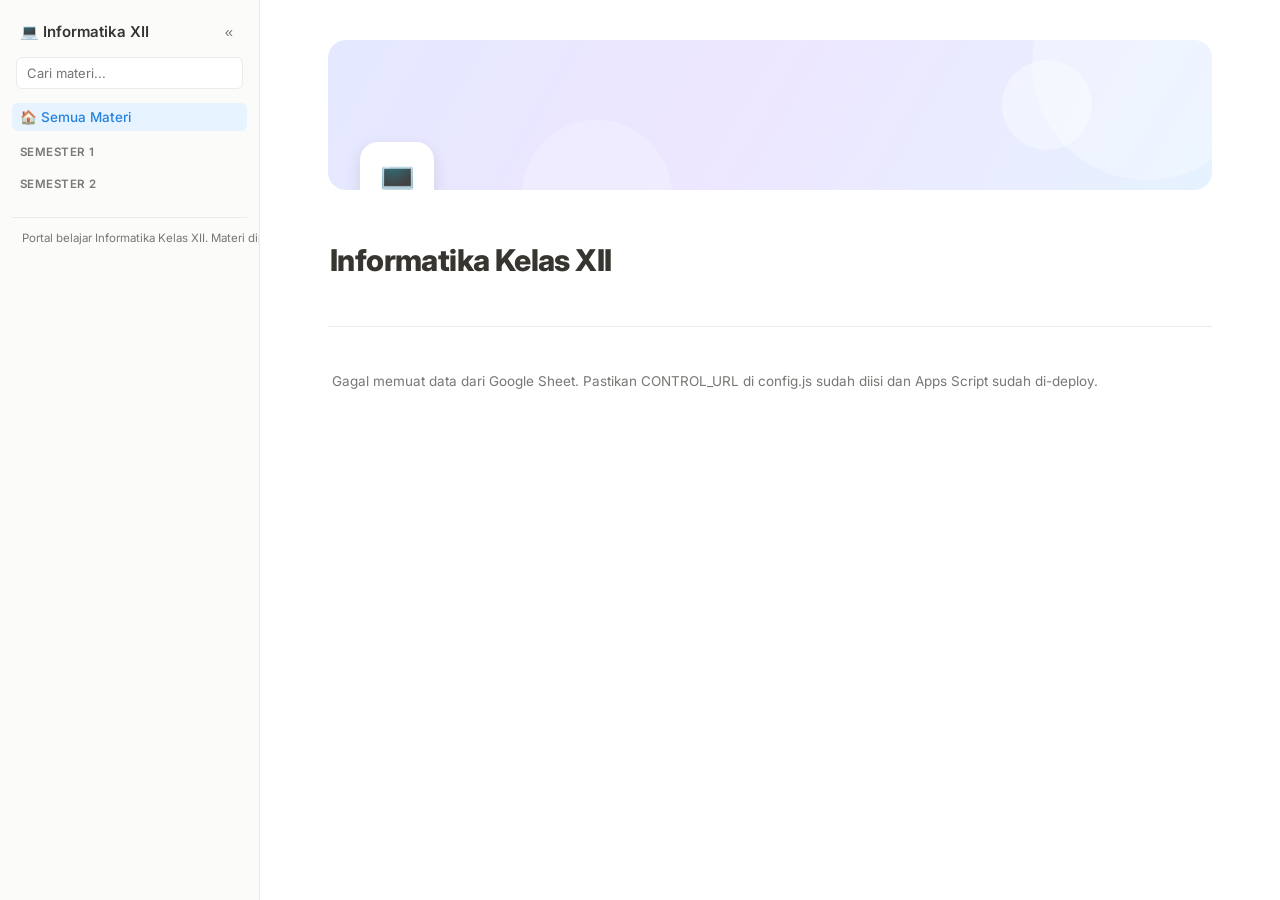
==== commit 4591b952: "Add files via upload" ====
--- a/index.html
+++ b/index.html
@@ -3,631 +3,437 @@
 <head>
 <meta charset="UTF-8">
 <meta name="viewport" content="width=device-width, initial-scale=1.0">
-<title>BelajarAlur — Pengenalan Pemrograman</title>
-<link rel="stylesheet" href="style.css">
+<title>Informatika Kelas XII</title>
+<link rel="preconnect" href="https://fonts.googleapis.com">
+<link href="https://fonts.googleapis.com/css2?family=Inter:wght@400;500;600;700;800&display=swap" rel="stylesheet">
+<script src="config.js"></script>
+<style>
+  :root{
+    --bg: #FFFFFF;
+    --bg-sidebar: #FBFBFA;
+    --text: #37352F;
+    --muted: #787774;
+    --border: #EBEBEA;
+    --hover: #F1F1EF;
+    --accent: #2383E2;
+    --accent-soft: #E7F3FE;
+    --sidebar-w: 260px;
+  }
+  *{box-sizing:border-box;margin:0;padding:0}
+  body{
+    font-family:'Inter',ui-sans-serif,system-ui,sans-serif;
+    background:var(--bg);
+    color:var(--text);
+    display:flex;
+    min-height:100vh;
+    font-size:15px;
+  }
+
+  /* ---------- SIDEBAR ---------- */
+  #sidebar{
+    width:var(--sidebar-w);
+    flex-shrink:0;
+    background:var(--bg-sidebar);
+    border-right:1px solid var(--border);
+    padding:14px 12px;
+    position:sticky;
+    top:0;
+    height:100vh;
+    overflow-y:auto;
+    overflow-x:hidden;
+    transition:width .16s ease, padding .16s ease;
+    white-space:nowrap;
+  }
+  #sidebar.collapsed{width:0;padding-left:0;padding-right:0;border-right:none}
+  #sidebar.collapsed *{opacity:0;pointer-events:none}
+
+  .sidebar-top{display:flex;align-items:center;justify-content:space-between;padding:6px 8px 14px}
+  .ws-title{display:flex;align-items:center;gap:8px;font-weight:600;font-size:15px}
+  #collapse-btn{background:none;border:none;cursor:pointer;color:var(--muted);font-size:15px;padding:4px 6px;border-radius:5px;line-height:1}
+  #collapse-btn:hover{background:var(--hover)}
+
+  #open-sidebar-btn{
+    display:none;position:fixed;top:16px;left:14px;z-index:15;
+    background:#fff;border:1px solid var(--border);border-radius:6px;
+    padding:7px 9px;font-size:14px;cursor:pointer;color:var(--muted);
+    box-shadow:0 2px 6px rgba(0,0,0,.06);
+  }
+  #open-sidebar-btn.show{display:block}
+
+  #cari-wrap{padding:0 4px 14px}
+  #cari{
+    width:100%;padding:7px 10px;border:1px solid var(--border);border-radius:6px;
+    font-family:inherit;font-size:13px;background:#fff;color:var(--text);
+  }
+  #cari:focus{outline:none;border-color:var(--accent)}
+  .nav-item{
+    display:flex;align-items:center;gap:8px;padding:6px 8px;border-radius:6px;
+    color:var(--muted);font-size:13.5px;cursor:pointer;font-weight:500;user-select:none;
+  }
+  .nav-item:hover{background:var(--hover)}
+  .nav-item.active{background:var(--accent-soft);color:var(--accent)}
+  .nav-section-label{
+    font-size:11.5px;text-transform:uppercase;letter-spacing:.04em;color:var(--muted);
+    padding:14px 8px 4px;font-weight:600;
+  }
+  .nav-sub{
+    display:flex;align-items:center;gap:8px;
+    padding:5px 8px;margin-left:18px;font-size:13px;color:var(--muted);
+    border-radius:6px;cursor:pointer;
+  }
+  .nav-sub:hover{background:var(--hover)}
+  .nav-sub.active{background:var(--accent-soft);color:var(--accent);font-weight:500}
+  .kat-dot{width:7px;height:7px;border-radius:50%;flex-shrink:0}
+  .sidebar-footer{
+    margin-top:22px;padding:12px 10px;border-top:1px solid var(--border);
+    font-size:11.5px;color:var(--muted);line-height:1.5;
+  }
+
+  /* ---------- MAIN ---------- */
+  main{flex:1;max-width:980px;margin:0 auto;padding:40px 48px 100px;min-width:0}
+
+  /* Hero banner */
+  .hero{
+    position:relative;
+    height:150px;
+    border-radius:18px;
+    background:linear-gradient(120deg,#E4E9FF 0%,#EDE6FF 45%,#E6F2FF 100%);
+    overflow:hidden;
+    margin-bottom:52px;
+  }
+  .hero .blob{position:absolute;border-radius:50%;background:#fff;opacity:.28}
+  .hero .blob.b1{width:230px;height:230px;top:-90px;right:-50px}
+  .hero .blob.b2{width:150px;height:150px;bottom:-80px;left:22%;opacity:.22}
+  .hero .blob.b3{width:90px;height:90px;top:20px;right:120px;opacity:.35}
+  .hero-icon{
+    position:absolute;bottom:-26px;left:32px;
+    width:74px;height:74px;background:#fff;border-radius:18px;
+    display:flex;align-items:center;justify-content:center;font-size:36px;
+    box-shadow:0 6px 16px rgba(55,45,30,.12);
+  }
+
+  .title-block{margin-top:40px;padding-left:2px}
+  h1{font-size:30px;font-weight:800;letter-spacing:-.02em}
+  .page-meta{color:var(--muted);font-size:14px;margin-top:6px}
+
+  .stats-row{display:flex;gap:8px;margin-top:18px;flex-wrap:wrap}
+  .stat-pill{
+    display:flex;align-items:center;gap:6px;background:var(--hover);
+    padding:6px 13px;border-radius:20px;font-size:12.5px;color:var(--muted);font-weight:500;
+  }
+  .stat-pill b{color:var(--text);font-weight:700;font-size:13px}
+
+  .divider{border:none;border-top:1px solid var(--border);margin:30px 0 30px}
+
+  .semester-block{margin-bottom:36px}
+  .semester-header{
+    display:flex;align-items:center;gap:9px;padding:8px 4px;border-radius:6px;
+    cursor:pointer;font-weight:700;font-size:16.5px;margin-bottom:16px;
+  }
+  .semester-header:hover{background:var(--hover)}
+  .chevron{display:inline-block;transition:transform .15s;color:var(--muted);font-size:12px;width:14px}
+  .semester-header.collapsed .chevron{transform:rotate(-90deg)}
+  .semester-count{color:var(--muted);font-weight:400;font-size:13px}
+
+  /* ---------- GALLERY CARDS ---------- */
+  .gallery{display:grid;grid-template-columns:repeat(auto-fill,minmax(220px,1fr));gap:18px}
+  .card{
+    border:1px solid var(--border);border-radius:14px;overflow:hidden;
+    text-decoration:none;color:var(--text);background:#fff;
+    display:flex;flex-direction:column;transition:transform .15s, box-shadow .15s;
+  }
+  .card:hover{transform:translateY(-4px);box-shadow:0 10px 24px rgba(55,45,30,.10)}
+  .card-image{width:100%;aspect-ratio:4/3;object-fit:cover;display:block;background:var(--hover)}
+  .card-image-fallback{width:100%;aspect-ratio:4/3;display:flex;align-items:center;justify-content:center;font-size:42px}
+
+  .card-body{padding:12px 14px 14px;display:flex;flex-direction:column;gap:7px}
+  .card-title-row{display:flex;align-items:center;gap:7px}
+  .card-icon{font-size:14px;flex-shrink:0}
+  .card-title{
+    font-size:13.5px;font-weight:700;overflow:hidden;text-overflow:ellipsis;
+    white-space:nowrap;line-height:1.3;
+  }
+  .card-desc{
+    font-size:12px;color:var(--muted);line-height:1.45;
+    display:-webkit-box;-webkit-line-clamp:2;-webkit-box-orient:vertical;overflow:hidden;
+    min-height:2.6em;
+  }
+  .card-pill{
+    align-self:flex-start;font-size:10.5px;font-weight:700;text-transform:uppercase;
+    letter-spacing:.03em;padding:3px 10px;border-radius:20px;
+  }
+
+  .skeleton-card{
+    aspect-ratio:4/3;border-radius:14px;
+    background:linear-gradient(90deg,#F1F1EF 25%,#E9E9E7 37%,#F1F1EF 63%);
+    background-size:400% 100%;animation:shimmer 1.4s ease infinite;
+    border:1px solid var(--border);
+  }
+  @keyframes shimmer{0%{background-position:100% 0}100%{background-position:0 0}}
+
+  .kosong{color:var(--muted);font-size:13.5px;padding:16px 4px}
+
+  #menu-btn{display:none}
+  @media (max-width:820px){
+    #sidebar{
+      position:fixed;left:-280px;z-index:20;width:260px;
+      transition:left .18s;box-shadow:0 0 0 2000px rgba(0,0,0,0);
+    }
+    #sidebar.open{left:0;box-shadow:0 0 0 2000px rgba(0,0,0,.25)}
+    #sidebar.open *{opacity:1;pointer-events:auto}
+    #sidebar.collapsed{width:260px;padding:14px 12px}
+    #collapse-btn{display:none}
+    #open-sidebar-btn{display:none !important}
+    #menu-btn{
+      display:flex;align-items:center;gap:6px;position:fixed;top:14px;left:14px;z-index:10;
+      background:#fff;border:1px solid var(--border);border-radius:6px;
+      padding:7px 10px;font-size:13px;cursor:pointer;font-family:inherit;
+    }
+    main{padding:70px 20px 80px}
+    .hero{height:120px}
+    .gallery{grid-template-columns:repeat(auto-fill,minmax(150px,1fr))}
+  }
+</style>
 </head>
 <body>
 
-<!-- ============================================================ -->
-<!-- LAYAR AWAL: DATA MURID                                        -->
-<!-- ============================================================ -->
-<div class="onboard-wrap" id="onboard-screen">
-  <div class="onboard-card">
-    <span class="eyebrow">◈ Mulai Belajar</span>
-    <h1>Selamat datang di BelajarAlur</h1>
-    <p class="lede">Sebelum mulai, isi dulu data kamu. Data ini dipakai untuk merekam hasil kuis/game supaya guru bisa memeriksanya.</p>
-    <form id="onboard-form">
-      <div class="field">
-        <label for="f-nama">Nama Lengkap</label>
-        <input type="text" id="f-nama" placeholder="Contoh: Ayu Lestari" required>
+<button id="menu-btn" onclick="document.getElementById('sidebar').classList.toggle('open')">☰ Menu</button>
+<button id="open-sidebar-btn" onclick="bukaSidebar()">☰</button>
+
+<nav id="sidebar">
+  <div class="sidebar-top">
+    <div class="ws-title">💻 Informatika XII</div>
+    <button id="collapse-btn" onclick="tutupSidebar()" title="Tutup sidebar">«</button>
+  </div>
+  <div id="cari-wrap">
+    <input id="cari" type="text" placeholder="Cari materi...">
+  </div>
+  <div class="nav-item active" data-filter="semua">🏠 Semua Materi</div>
+
+  <div class="nav-section-label">Semester 1</div>
+  <div id="nav-s1"></div>
+
+  <div class="nav-section-label">Semester 2</div>
+  <div id="nav-s2"></div>
+
+  <div class="sidebar-footer">Portal belajar Informatika Kelas XII. Materi diperbarui berkala oleh guru.</div>
+</nav>
+
+<main>
+  <div class="hero">
+    <div class="blob b1"></div>
+    <div class="blob b2"></div>
+    <div class="blob b3"></div>
+    <div class="hero-icon">💻</div>
+  </div>
+
+  <div class="title-block">
+    <h1>Informatika Kelas XII</h1>
+    <div class="stats-row" id="stats-row"></div>
+  </div>
+
+  <hr class="divider">
+
+  <div id="konten">
+    <div class="gallery">
+      <div class="skeleton-card"></div><div class="skeleton-card"></div><div class="skeleton-card"></div>
+      <div class="skeleton-card"></div><div class="skeleton-card"></div><div class="skeleton-card"></div>
+    </div>
+  </div>
+</main>
+
+<script>
+let semuaModul = [];
+let filterAktif = 'semua';
+let kategoriAktif = null;
+let collapsedState = {};
+
+const GRADIENTS = [
+  'linear-gradient(135deg,#FDE9C8,#FBCFE8)',
+  'linear-gradient(135deg,#D7F2E3,#BAE6C9)',
+  'linear-gradient(135deg,#DDEBFF,#C7DDFF)',
+  'linear-gradient(135deg,#FFE8D6,#FFD3B0)',
+  'linear-gradient(135deg,#E9E3FF,#D6CCFF)',
+  'linear-gradient(135deg,#FFE0E8,#FFC2D1)'
+];
+
+const PALETTE = [
+  {bg:'#FEF3E2', text:'#B45309', dot:'#F59E0B'},
+  {bg:'#E6F7EE', text:'#047857', dot:'#10B981'},
+  {bg:'#E8F1FF', text:'#1D4ED8', dot:'#3B82F6'},
+  {bg:'#FDE8F0', text:'#BE185D', dot:'#EC4899'},
+  {bg:'#F1ECFF', text:'#6D28D9', dot:'#8B5CF6'},
+  {bg:'#FFEEE0', text:'#C2410C', dot:'#F97316'}
+];
+
+function warnaKategori(kat){
+  let hash = 0;
+  for(let i=0;i<(kat||'').length;i++) hash = kat.charCodeAt(i) + ((hash<<5)-hash);
+  return PALETTE[Math.abs(hash) % PALETTE.length];
+}
+
+function tutupSidebar(){
+  document.getElementById('sidebar').classList.add('collapsed');
+  document.getElementById('open-sidebar-btn').classList.add('show');
+  localStorage.setItem('sidebarCollapsedXII', '1');
+}
+function bukaSidebar(){
+  document.getElementById('sidebar').classList.remove('collapsed');
+  document.getElementById('open-sidebar-btn').classList.remove('show');
+  localStorage.setItem('sidebarCollapsedXII', '0');
+}
+if(localStorage.getItem('sidebarCollapsedXII') === '1' && window.innerWidth > 820){
+  tutupSidebar();
+}
+
+async function muatData(){
+  try{
+    const res = await fetch(CONTROL_URL + '?t=' + Date.now());
+    const semuaBaris = await res.json();
+    semuaModul = semuaBaris.filter(m => m.tampilkan === true);
+    buatNavKategori();
+    buatStats();
+    render();
+  }catch(err){
+    document.getElementById('konten').innerHTML =
+      '<p class="kosong">Gagal memuat data dari Google Sheet. Pastikan CONTROL_URL di config.js sudah diisi dan Apps Script sudah di-deploy.</p>';
+    console.error(err);
+  }
+}
+
+function buatStats(){
+  const s1 = semuaModul.filter(m=>m.semester==='1').length;
+  const s2 = semuaModul.filter(m=>m.semester==='2').length;
+  const kategori = new Set(semuaModul.map(m=>m.category)).size;
+
+  document.getElementById('stats-row').innerHTML = `
+    <div class="stat-pill">📚 <b>${semuaModul.length}</b> materi</div>
+    <div class="stat-pill">🧩 <b>${kategori}</b> kategori</div>
+    <div class="stat-pill">📗 Semester 1: <b>${s1}</b></div>
+    <div class="stat-pill">📘 Semester 2: <b>${s2}</b></div>
+  `;
+}
+
+function buatNavKategori(){
+  const kategoriS1 = [...new Set(semuaModul.filter(m=>m.semester==='1').map(m=>m.category))];
+  const kategoriS2 = [...new Set(semuaModul.filter(m=>m.semester==='2').map(m=>m.category))];
+
+  const buatItem = (k, sem) => {
+    const w = warnaKategori(k);
+    return `<div class="nav-sub" data-sem="${sem}" data-kat="${k}"><span class="kat-dot" style="background:${w.dot}"></span>${k}</div>`;
+  };
+
+  document.getElementById('nav-s1').innerHTML = kategoriS1.map(k => buatItem(k,'1')).join('')
+    || '<div class="nav-sub" style="opacity:.5">Belum ada materi</div>';
+
+  document.getElementById('nav-s2').innerHTML = kategoriS2.map(k => buatItem(k,'2')).join('')
+    || '<div class="nav-sub" style="opacity:.5">Belum ada materi</div>';
+
+  document.querySelectorAll('.nav-sub').forEach(el=>{
+    el.onclick = ()=>{
+      filterAktif = el.dataset.sem;
+      kategoriAktif = el.dataset.kat;
+      setActiveNav(el);
+      render();
+    };
+  });
+
+  document.querySelector('.nav-item[data-filter="semua"]').onclick = (e)=>{
+    filterAktif = 'semua';
+    kategoriAktif = null;
+    setActiveNav(e.currentTarget);
+    render();
+  };
+}
+
+function setActiveNav(el){
+  document.querySelectorAll('.nav-item, .nav-sub').forEach(n=>n.classList.remove('active'));
+  el.classList.add('active');
+  if(window.innerWidth<=820) document.getElementById('sidebar').classList.remove('open');
+}
+
+function render(){
+  const kataKunci = document.getElementById('cari').value.toLowerCase();
+
+  const cocok = (m) => {
+    const cocokSem = filterAktif==='semua' || m.semester===filterAktif;
+    const cocokKat = !kategoriAktif || m.category===kategoriAktif;
+    const cocokCari = m.title.toLowerCase().includes(kataKunci) || (m.description||'').toLowerCase().includes(kataKunci);
+    return cocokSem && cocokKat && cocokCari;
+  };
+
+  const hasil = semuaModul.filter(cocok);
+  const grup1 = hasil.filter(m=>m.semester==='1');
+  const grup2 = hasil.filter(m=>m.semester==='2');
+
+  let html = '';
+  html += buatBlokSemester('1', 'Semester 1', grup1, '📗');
+  html += buatBlokSemester('2', 'Semester 2', grup2, '📘');
+
+  if(hasil.length===0){
+    html = '<p class="kosong">Tidak ada materi yang cocok dengan pencarian.</p>';
+  }
+
+  document.getElementById('konten').innerHTML = html;
+
+  document.querySelectorAll('.semester-header').forEach(h=>{
+    h.onclick = ()=>{
+      const key = h.dataset.sem;
+      collapsedState[key] = !collapsedState[key];
+      render();
+    };
+  });
+}
+
+function buatKartu(m, idx){
+  const gradien = GRADIENTS[idx % GRADIENTS.length];
+  const gambar = (m.image || '').trim();
+  const warna = warnaKategori(m.category);
+
+  const gambarHtml = gambar
+    ? `<img class="card-image" src="${gambar}" alt="${m.title}" loading="lazy"
+         onerror="this.outerHTML='<div class=&quot;card-image-fallback&quot; style=&quot;background:${gradien}&quot;>${m.icon || '📄'}</div>'">`
+    : `<div class="card-image-fallback" style="background:${gradien}">${m.icon || '📄'}</div>`;
+
+  return `
+    <a class="card" href="${m.file}" target="_blank" rel="noopener">
+      ${gambarHtml}
+      <div class="card-body">
+        <div class="card-title-row">
+          <span class="card-icon">${m.icon || '📄'}</span>
+          <span class="card-title">${m.title}</span>
+        </div>
+        <p class="card-desc">${m.description || ''}</p>
+        <span class="card-pill" style="background:${warna.bg};color:${warna.text}">${m.category || ''}</span>
       </div>
-      <div class="field-row">
-        <div class="field">
-          <label for="f-nis">NIS</label>
-          <input type="text" id="f-nis" placeholder="Contoh: 23145" required>
-        </div>
-        <div class="field">
-          <label for="f-absen">No. Absen</label>
-          <input type="text" id="f-absen" placeholder="Contoh: 07" required>
-        </div>
+    </a>
+  `;
+}
+
+function buatBlokSemester(kode, label, daftar, emoji){
+  if(filterAktif!=='semua' && filterAktif!==kode) return '';
+  const collapsed = collapsedState[kode] ? 'collapsed' : '';
+  const kartu = daftar.length
+    ? `<div class="gallery">${daftar.map((m,i)=>buatKartu(m,i)).join('')}</div>`
+    : '<p class="kosong">Belum ada materi di semester ini.</p>';
+
+  return `
+    <div class="semester-block">
+      <div class="semester-header ${collapsed}" data-sem="${kode}">
+        <span class="chevron">▾</span>
+        <span>${emoji} ${label}</span>
+        <span class="semester-count">${daftar.length} materi</span>
       </div>
-      <div class="field">
-        <label for="f-kelas">Kelas</label>
-        <input type="text" id="f-kelas" placeholder="Contoh: XI RPL 2" required>
-      </div>
-      <button type="submit" class="btn-primary">Mulai Belajar →</button>
-      <div class="form-err" id="onboard-err"></div>
-    </form>
-  </div>
-</div>
-
-<!-- ============================================================ -->
-<!-- APLIKASI UTAMA                                                -->
-<!-- ============================================================ -->
-<div class="app-shell hidden" id="app-shell">
-
-  <!-- SIDEBAR: pelacak alur (signature element) -->
-  <aside class="sidebar">
-    <div class="brand">
-      <div class="brand-mark">Bα</div>
-      <div>
-        <div class="brand-name">BelajarAlur</div>
-        <div class="brand-sub">Pengenalan Pemrograman · Kelas XI</div>
+      <div style="${collapsedState[kode] ? 'display:none' : ''}">
+        ${kartu}
       </div>
     </div>
-
-    <div class="student-chip">
-      <div id="student-chip-body"></div>
-      <button type="button" id="btn-reset-student">Ganti data murid</button>
-    </div>
-
-    <div class="flow-track" id="flow-track"></div>
-
-    <div class="sidebar-foot">
-      <button class="btn-download" id="btn-download-sidebar">⬇ Unduh Hasil Kuis (CSV)</button>
-      <p class="small-note">Materi selanjutnya butuh kode pembuka dari guru. Progres tersimpan otomatis di perangkat/browser ini.</p>
-    </div>
-  </aside>
-
-  <!-- KONTEN UTAMA -->
-  <main class="main">
-
-    <!-- ================= 1. PENGENALAN PEMROGRAMAN ================= -->
-    <section class="section" id="sec-pengenalan">
-      <span class="eyebrow">◈ Materi 1</span>
-      <h2>Pengenalan Pemrograman</h2>
-      <p class="lede">Sebelum belajar membuat program, yuk kenalan dulu dengan apa itu program dan apa itu algoritma. Cara menuliskan algoritma (deskriptif, pseudocode, diagram alir) akan kamu pelajari lebih detail nanti di tahap <b>"Mendesain Solusi"</b>.</p>
-
-      <div class="card">
-        <h3>Apa itu Program?</h3>
-        <p>Setiap hari kita memakai aplikasi di HP atau laptop — media sosial, kalkulator, game. Semua itu disebut <b>program</b>. Secara sederhana, program adalah <b>kumpulan instruksi yang ditulis dengan bahasa yang bisa dipahami komputer, disusun secara logis dan berurutan, agar komputer bisa menjalankan tugas tertentu.</b></p>
-        <div class="definition-box">
-          <b>Menurut beberapa ahli:</b> program dapat dipandang sebagai kumpulan <i>source code</i> yang ditulis programmer (Binanto), atau sederetan instruksi dalam bahasa yang dimengerti komputer (Yulikuspartono). KBBI sendiri mengartikan program (dalam konteks komputer) sebagai perintah yang diberikan kepada komputer agar menjalankan fungsi tertentu.
-        </div>
-        <p style="margin-bottom:0;">Aktivitas <b>membuat</b> program itulah yang disebut <b>pemrograman</b>.</p>
-      </div>
-
-      <div class="card">
-        <h3>Apa itu Algoritma?</h3>
-        <p>Sebelum sebuah program bisa ditulis, kita perlu <b>algoritma</b> — yaitu urutan langkah logis dan berurutan untuk menyelesaikan sebuah masalah, yang nantinya baru diterjemahkan menjadi kode program.</p>
-        <p style="margin-bottom:0;">Bayangkan resep masakan: sebelum memasak, kamu perlu tahu urutan langkahnya lebih dulu — bahan apa disiapkan, apa yang dilakukan lebih dulu, dan seterusnya. Programmer juga begitu: sebelum menulis kode, mereka merancang dulu "resep"-nya dalam bentuk algoritma. Ada tiga cara umum menuliskan algoritma ini, lengkap dengan contohnya, yang akan kamu pelajari nanti di tahap <b>Mendesain Solusi</b>.</p>
-      </div>
-
-      <div class="card">
-        <h3>📝 Kuis Pemahaman</h3>
-        <div id="game-pengenalan-mcq"></div>
-      </div>
-
-      <div class="gate-card" style="margin-top:10px;">
-        <div class="lock-icon">🔒</div>
-        <h3>Lanjut ke materi berikutnya?</h3>
-        <p>Materi "Proses Pemrograman" akan dibuka oleh guru saat pembelajaran di kelas berlanjut. Tanyakan kode pembuka ke gurumu, lalu masukkan pada gerbang di halaman berikut.</p>
-        <button type="button" class="btn-primary" style="max-width:260px;margin:0 auto;" data-goto="proses">Buka Halaman "Proses Pemrograman" →</button>
-      </div>
-
-      <div class="sources">
-        <h4>Sumber Referensi</h4>
-        <ol>
-          <li>Pelajaran.co.id — "13 Pengertian Program Komputer Menurut Pendapat Para Ahli"</li>
-          <li>Repository Universitas Mulawarman — "Buku Algoritma dan Pemrograman"</li>
-        </ol>
-        <p style="margin-top:10px;">Materi di atas disusun ulang dengan bahasa sendiri berdasarkan sumber-sumber tersebut untuk keperluan pembelajaran. Daftar sumber tentang notasi algoritma & simbol flowchart ada di bagian bawah materi "Mendesain Solusi".</p>
-      </div>
-    </section>
-
-    <!-- ================= 2. PROSES PEMROGRAMAN (OVERVIEW) ================= -->
-    <section class="section" id="sec-proses">
-      <span class="eyebrow">◈ Materi 2</span>
-      <h2>Proses Pemrograman</h2>
-      <p class="lede">Sebelum masuk ke masing-masing tahap secara rinci, kenali dulu gambaran umum 4 tahap dalam proses pemrograman.</p>
-
-      <div class="gate-card" id="gate-proses">
-        <div class="lock-icon">🔒</div>
-        <h3>Materi ini terkunci</h3>
-        <p>Masukkan kode pembuka dari guru kamu untuk membuka materi "Proses Pemrograman".</p>
-        <form class="gate-form" id="gate-form-proses">
-          <input type="text" placeholder="Masukkan kode..." autocomplete="off">
-          <button type="submit">Buka Materi</button>
-        </form>
-        <div class="gate-msg" id="gate-msg-proses"></div>
-      </div>
-
-      <div class="hidden" id="content-proses">
-        <div class="card">
-          <h3>Empat Tahap Proses Pemrograman</h3>
-          <p>Membuat program itu mirip membangun rumah: tidak langsung memasang batu bata, tapi ada tahap merancang denah lebih dulu. Dalam pemrograman, urutannya adalah:</p>
-          <div class="pill-row">
-            <span class="pill">1. Menganalisis Masalah</span>
-            <span class="pill">2. Mendesain Solusi</span>
-            <span class="pill">3. Coding</span>
-            <span class="pill">4. Testing</span>
-          </div>
-          <table class="cmp">
-            <tr><th>Tahap</th><th>Inti Kegiatan</th></tr>
-            <tr><td><b>1. Menganalisis Masalah</b><br><span class="mono" style="font-size:11px;color:var(--text-dim)">Analyzing</span></td><td>Memahami masalah yang harus diselesaikan: apa saja data masukan (input), apa yang harus diproses, dan apa hasil (output) yang diharapkan.</td></tr>
-            <tr><td><b>2. Mendesain Solusi</b><br><span class="mono" style="font-size:11px;color:var(--text-dim)">Problem Solving</span></td><td>Menyusun langkah penyelesaian dalam bentuk algoritma deskriptif, pseudocode, dan diagram alir — sebelum menuliskan kode sungguhan.</td></tr>
-            <tr><td><b>3. Coding</b><br><span class="mono" style="font-size:11px;color:var(--text-dim)">Implementasi</span></td><td>Menerjemahkan algoritma yang sudah dirancang menjadi kode program memakai bahasa pemrograman tertentu, misalnya C++.</td></tr>
-            <tr><td><b>4. Testing</b><br><span class="mono" style="font-size:11px;color:var(--text-dim)">Pengujian</span></td><td>Menjalankan program dengan berbagai data uji untuk memastikan hasilnya benar, termasuk kasus-kasus batas.</td></tr>
-          </table>
-        </div>
-
-        <div class="card">
-          <h3>🎮 Urutkan Tahapan Proses Pemrograman</h3>
-          <div id="game-proses-ordering"></div>
-        </div>
-        <div class="card">
-          <h3>📝 Kuis Pemahaman</h3>
-          <div id="game-proses-mcq"></div>
-        </div>
-
-        <div class="gate-card">
-          <div class="lock-icon">🔒</div>
-          <h3>Lanjut ke Tahap 1: Menganalisis Masalah?</h3>
-          <p>Minta kode pembuka berikutnya dari gurumu.</p>
-          <button type="button" class="btn-primary" style="max-width:260px;margin:0 auto;" data-goto="analisis">Buka Halaman "Menganalisis Masalah" →</button>
-        </div>
-      </div>
-    </section>
-
-    <!-- ================= 3. ANALISIS MASALAH ================= -->
-    <section class="section" id="sec-analisis">
-      <span class="eyebrow">◈ Proses Pemrograman — Tahap 1</span>
-      <h2>Menganalisis Masalah <span class="mono" style="font-size:16px;color:var(--text-dim);">(Analyzing)</span></h2>
-      <p class="lede">Langkah pertama sebelum merancang solusi: memahami betul apa yang sebenarnya harus diselesaikan.</p>
-
-      <div class="gate-card" id="gate-analisis">
-        <div class="lock-icon">🔒</div>
-        <h3>Materi ini terkunci</h3>
-        <p>Masukkan kode pembuka dari guru kamu untuk membuka materi "Menganalisis Masalah".</p>
-        <form class="gate-form" id="gate-form-analisis">
-          <input type="text" placeholder="Masukkan kode..." autocomplete="off">
-          <button type="submit">Buka Materi</button>
-        </form>
-        <div class="gate-msg" id="gate-msg-analisis"></div>
-      </div>
-
-      <div class="hidden" id="content-analisis">
-        <div class="card">
-          <h3>Mengapa Analisis Penting?</h3>
-          <p>Sebelum menulis satu baris kode pun, seorang programmer perlu memahami dulu inti masalahnya. Kalau langsung "asal coding" tanpa analisis, program yang dihasilkan bisa saja salah arah atau tidak menyelesaikan masalah yang sebenarnya.</p>
-          <div class="definition-box">
-            <b>Pola pikir IPO</b> banyak dipakai saat menganalisis masalah: <b>I</b>nput (data apa yang tersedia/dibutuhkan), <b>P</b>roses (apa yang harus dilakukan terhadap data itu), dan <b>O</b>utput (hasil apa yang diharapkan).
-          </div>
-        </div>
-
-        <div class="card">
-          <h3>Contoh Analisis: Kasus "Penentuan Lulus/Tidak Lulus"</h3>
-          <table class="cmp">
-            <tr><th>Input</th><th>Proses</th><th>Output</th></tr>
-            <tr><td>Nilai ujian siswa</td><td>Membandingkan nilai dengan batas KKM (75)</td><td>Status kelulusan (Lulus / Tidak Lulus)</td></tr>
-          </table>
-        </div>
-
-        <div class="card">
-          <h3>🎮 Kategorikan: Input, Proses, atau Output?</h3>
-          <p style="font-size:13.5px;color:var(--text-muted);">Kasus: aplikasi penentu predikat nilai siswa. Klik sebuah kartu, lalu klik kolom kategori yang sesuai.</p>
-          <div id="game-analisis-categorize"></div>
-        </div>
-        <div class="card">
-          <h3>📝 Kuis Pemahaman</h3>
-          <div id="game-analisis-mcq"></div>
-        </div>
-
-        <div class="gate-card">
-          <div class="lock-icon">🔒</div>
-          <h3>Lanjut ke Tahap 2: Mendesain Solusi?</h3>
-          <p>Minta kode pembuka berikutnya dari gurumu.</p>
-          <button type="button" class="btn-primary" style="max-width:260px;margin:0 auto;" data-goto="desain">Buka Halaman "Mendesain Solusi" →</button>
-        </div>
-      </div>
-    </section>
-
-    <!-- ================= 4. DESAIN SOLUSI ================= -->
-    <section class="section" id="sec-desain">
-      <span class="eyebrow">◈ Proses Pemrograman — Tahap 2</span>
-      <h2>Mendesain Solusi <span class="mono" style="font-size:16px;color:var(--text-dim);">(Problem Solving)</span></h2>
-      <p class="lede">Setelah masalah dipahami, saatnya merancang penyelesaiannya. Di tahap ini kamu akan belajar tiga cara menuliskan algoritma — <b>deskriptif</b>, <b>pseudocode</b>, dan <b>diagram alir (flowchart)</b> — lengkap dengan simbol-simbolnya dan contoh penerapannya, sebelum masuk ke tahap menulis kode sungguhan.</p>
-
-      <div class="gate-card" id="gate-desain">
-        <div class="lock-icon">🔒</div>
-        <h3>Materi ini terkunci</h3>
-        <p>Masukkan kode pembuka dari guru kamu untuk membuka materi "Mendesain Solusi".</p>
-        <form class="gate-form" id="gate-form-desain">
-          <input type="text" placeholder="Masukkan kode..." autocomplete="off">
-          <button type="submit">Buka Materi</button>
-        </form>
-        <div class="gate-msg" id="gate-msg-desain"></div>
-      </div>
-
-      <div class="hidden" id="content-desain">
-
-        <div class="card">
-          <h3>Tiga Cara Menyajikan Algoritma</h3>
-          <p>Sebelum menjadi kode program sungguhan, sebuah algoritma biasanya dituliskan dulu dalam salah satu dari tiga bentuk berikut:</p>
-          <div class="compare-grid">
-            <div class="compare-card">
-              <div class="icon">📖</div>
-              <h4>Deskriptif</h4>
-              <p style="font-size:13px;color:var(--text-muted);margin-bottom:0;">Ditulis dengan untaian kalimat bahasa manusia sehari-hari (Indonesia/Inggris).</p>
-              <div class="compare-tag good">✓ Paling mudah dipahami orang awam</div>
-              <div class="compare-tag bad">✕ Bisa ambigu & kurang efektif untuk algoritma panjang</div>
-            </div>
-            <div class="compare-card">
-              <div class="icon">💻</div>
-              <h4>Pseudocode</h4>
-              <p style="font-size:13px;color:var(--text-muted);margin-bottom:0;">Notasi yang menyerupai bahasa pemrograman tingkat tinggi, tapi tidak terikat sintaks baku.</p>
-              <div class="compare-tag good">✓ Ringkas & lebih mudah diterjemahkan menjadi kode</div>
-              <div class="compare-tag bad">✕ Harus diterjemahkan dulu sebelum bisa dijalankan komputer</div>
-            </div>
-            <div class="compare-card">
-              <div class="icon">🔀</div>
-              <h4>Flowchart</h4>
-              <p style="font-size:13px;color:var(--text-muted);margin-bottom:0;">Notasi grafis memakai simbol-simbol geometris untuk menggambarkan proses & keputusan.</p>
-              <div class="compare-tag good">✓ Mudah dipahami secara visual, alur logika terlihat jelas</div>
-              <div class="compare-tag bad">✕ Kurang praktis untuk masalah besar/kompleks</div>
-            </div>
-          </div>
-          <p style="margin-top:16px; font-size:13.5px; color:var(--text-muted);">Pada modul ini, pseudocode yang kita pakai akan condong ke gaya bahasa <b>C++</b> — supaya nanti lebih mudah saat masuk ke tahap Coding.</p>
-        </div>
-
-        <div class="card">
-          <h3>Simbol-Simbol Flowchart yang Sering Digunakan</h3>
-          <p>Setiap bentuk pada flowchart punya arti yang berbeda. Berikut simbol dasar yang paling sering dipakai:</p>
-          <div class="symbol-grid">
-            <div class="symbol-card">
-              <svg viewBox="0 0 100 60"><ellipse class="fc-terminator" cx="50" cy="30" rx="42" ry="22"/></svg>
-              <div class="name">Terminator</div>
-              <div class="desc">Awal / akhir alur (Mulai, Selesai)</div>
-            </div>
-            <div class="symbol-card">
-              <svg viewBox="0 0 100 60"><rect class="fc-process" x="12" y="10" width="76" height="40" rx="4"/></svg>
-              <div class="name">Proses</div>
-              <div class="desc">Satu langkah kegiatan/operasi</div>
-            </div>
-            <div class="symbol-card">
-              <svg viewBox="0 0 100 60"><polygon class="fc-io" points="24,10 92,10 76,50 8,50"/></svg>
-              <div class="name">Input / Output</div>
-              <div class="desc">Data yang dimasukkan / ditampilkan</div>
-            </div>
-            <div class="symbol-card">
-              <svg viewBox="0 0 100 60"><polygon class="fc-decision" points="50,6 94,30 50,54 6,30"/></svg>
-              <div class="name">Decision</div>
-              <div class="desc">Percabangan berdasarkan syarat (ya/tidak)</div>
-            </div>
-            <div class="symbol-card">
-              <svg viewBox="0 0 100 60"><line class="fc-line" x1="10" y1="30" x2="80" y2="30" marker-end="url(#arrow1)"/><defs><marker id="arrow1" markerWidth="8" markerHeight="8" refX="6" refY="3" orient="auto"><path d="M0,0 L6,3 L0,6 z" fill="#5a7889"/></marker></defs></svg>
-              <div class="name">Garis Alir</div>
-              <div class="desc">Arah urutan proses dijalankan</div>
-            </div>
-            <div class="symbol-card">
-              <svg viewBox="0 0 100 60"><circle class="fc-process" cx="50" cy="30" r="18"/></svg>
-              <div class="name">Connector</div>
-              <div class="desc">Penghubung antar bagian flowchart</div>
-            </div>
-          </div>
-        </div>
-
-        <div class="card">
-          <h3>🎮 Cocokkan Simbol Flowchart dengan Fungsinya</h3>
-          <p style="font-size:13.5px;color:var(--text-muted);margin-bottom:6px;">Klik salah satu simbol di kiri, lalu klik fungsinya di kanan.</p>
-          <div id="game-desain-matching-simbol"></div>
-        </div>
-
-        <div class="card">
-          <h3>📝 Kuis Notasi Algoritma</h3>
-          <div id="game-desain-mcq-notasi"></div>
-        </div>
-
-        <div class="card">
-          <h3>Contoh 1 — Algoritma Kegiatan Sehari-hari</h3>
-          <p><b>Kasus:</b> membuat teh manis hangat. Klik tab di bawah untuk melihat algoritma yang sama dituliskan dalam tiga bentuk berbeda.</p>
-          <div class="rep-block">
-            <div class="rep-tabs">
-              <button type="button" class="rep-tab-btn active" data-target="teh-deskriptif">📖 Deskriptif</button>
-              <button type="button" class="rep-tab-btn" data-target="teh-pseudocode">💻 Pseudocode</button>
-              <button type="button" class="rep-tab-btn" data-target="teh-flowchart">🔀 Diagram Alir</button>
-            </div>
-            <div class="rep-panel active" id="teh-deskriptif">
-              <div class="definition-box" style="font-size:13.5px;">
-                1. Mulai<br>2. Siapkan gelas, teh celup, gula, dan air panas<br>3. Masukkan teh celup ke dalam gelas<br>4. Tuangkan air panas ke dalam gelas<br>5. Tunggu 3 menit hingga teh terseduh<br>6. Angkat kantong teh celup<br>7. Masukkan gula secukupnya, lalu aduk hingga larut<br>8. Sajikan teh manis hangat<br>9. Selesai
-              </div>
-            </div>
-            <div class="rep-panel" id="teh-pseudocode">
-              <div class="code-block">BEGIN
-  SIAPKAN gelas, teh_celup, gula, air_panas
-  MASUKKAN teh_celup KE gelas
-  TUANGKAN air_panas KE gelas
-  TUNGGU 3 menit
-  ANGKAT teh_celup
-  MASUKKAN gula, ADUK hingga larut
-  OUTPUT "Teh manis hangat siap disajikan"
-END</div>
-            </div>
-            <div class="rep-panel" id="teh-flowchart">
-              <div class="flowchart-fig">
-                <svg viewBox="0 0 260 620" width="260">
-                  <defs><marker id="arrowTeh" markerWidth="8" markerHeight="8" refX="6" refY="3" orient="auto"><path d="M0,0 L6,3 L0,6 z" fill="#5a7889"/></marker></defs>
-                  <ellipse class="fc-terminator" cx="130" cy="26" rx="60" ry="20"/>
-                  <text class="fc-text" x="130" y="31">Mulai</text>
-                  <line class="fc-line" x1="130" y1="46" x2="130" y2="72" marker-end="url(#arrowTeh)"/>
-
-                  <rect class="fc-process" x="35" y="72" width="190" height="42" rx="4"/>
-                  <text class="fc-text" x="130" y="97">Siapkan bahan</text>
-                  <line class="fc-line" x1="130" y1="114" x2="130" y2="140" marker-end="url(#arrowTeh)"/>
-
-                  <rect class="fc-process" x="35" y="140" width="190" height="42" rx="4"/>
-                  <text class="fc-text" x="130" y="165">Masukkan teh ke gelas</text>
-                  <line class="fc-line" x1="130" y1="182" x2="130" y2="208" marker-end="url(#arrowTeh)"/>
-
-                  <rect class="fc-process" x="35" y="208" width="190" height="42" rx="4"/>
-                  <text class="fc-text" x="130" y="233">Tuangkan air panas</text>
-                  <line class="fc-line" x1="130" y1="250" x2="130" y2="276" marker-end="url(#arrowTeh)"/>
-
-                  <rect class="fc-process" x="35" y="276" width="190" height="42" rx="4"/>
-                  <text class="fc-text" x="130" y="301">Tunggu 3 menit</text>
-                  <line class="fc-line" x1="130" y1="318" x2="130" y2="344" marker-end="url(#arrowTeh)"/>
-
-                  <rect class="fc-process" x="35" y="344" width="190" height="42" rx="4"/>
-                  <text class="fc-text" x="130" y="369">Angkat teh celup</text>
-                  <line class="fc-line" x1="130" y1="386" x2="130" y2="412" marker-end="url(#arrowTeh)"/>
-
-                  <rect class="fc-process" x="35" y="412" width="190" height="42" rx="4"/>
-                  <text class="fc-text" x="130" y="431">Tambah gula,</text>
-                  <text class="fc-text" x="130" y="446">aduk hingga larut</text>
-                  <line class="fc-line" x1="130" y1="454" x2="130" y2="480" marker-end="url(#arrowTeh)"/>
-
-                  <polygon class="fc-io" points="70,480 190,480 170,522 50,522"/>
-                  <text class="fc-text" x="120" y="505">Sajikan teh</text>
-                  <line class="fc-line" x1="120" y1="522" x2="120" y2="548" marker-end="url(#arrowTeh)"/>
-
-                  <ellipse class="fc-terminator" cx="120" cy="574" rx="60" ry="20"/>
-                  <text class="fc-text" x="120" y="579">Selesai</text>
-                </svg>
-              </div>
-            </div>
-          </div>
-        </div>
-
-        <div class="card">
-          <h3>🎮 Urutkan Langkah Algoritma</h3>
-          <p style="font-size:13.5px;color:var(--text-muted);margin-bottom:6px;">Gunakan tombol ↑ / ↓ untuk menyusun langkah membuat teh manis hangat sampai urut.</p>
-          <div id="game-desain-ordering-tehmanis"></div>
-        </div>
-
-        <div class="card">
-          <h3>Contoh 2 — Algoritma Program Sederhana: Lulus / Tidak Lulus</h3>
-          <p><b>Kasus:</b> tentukan status kelulusan siswa. Jika nilai ≥ 75, siswa dinyatakan Lulus; jika kurang dari 75, Tidak Lulus. Ini contoh algoritma yang nantinya akan kita ubah menjadi kode program sungguhan.</p>
-          <div class="rep-block">
-            <div class="rep-tabs">
-              <button type="button" class="rep-tab-btn active" data-target="lulus-deskriptif">📖 Deskriptif</button>
-              <button type="button" class="rep-tab-btn" data-target="lulus-pseudocode">💻 Pseudocode</button>
-              <button type="button" class="rep-tab-btn" data-target="lulus-flowchart">🔀 Diagram Alir</button>
-            </div>
-            <div class="rep-panel active" id="lulus-deskriptif">
-              <div class="definition-box" style="font-size:13.5px;">
-                1. Mulai<br>2. Masukkan nilai siswa<br>3. Jika nilai ≥ 75 maka status = "Lulus"<br>4. Jika tidak, maka status = "Tidak Lulus"<br>5. Tampilkan status<br>6. Selesai
-              </div>
-            </div>
-            <div class="rep-panel" id="lulus-pseudocode">
-              <div class="code-block">BEGIN
-  INPUT nilai
-  IF (nilai >= 75) THEN
-    status = "Lulus"
-  ELSE
-    status = "Tidak Lulus"
-  END IF
-  OUTPUT status
-END</div>
-            </div>
-            <div class="rep-panel" id="lulus-flowchart">
-              <div class="flowchart-fig">
-                <svg viewBox="0 0 360 460" width="330">
-                  <defs><marker id="arrowLulus" markerWidth="8" markerHeight="8" refX="6" refY="3" orient="auto"><path d="M0,0 L6,3 L0,6 z" fill="#5a7889"/></marker></defs>
-                  <ellipse class="fc-terminator" cx="180" cy="26" rx="55" ry="20"/>
-                  <text class="fc-text" x="180" y="31">Mulai</text>
-                  <line class="fc-line" x1="180" y1="46" x2="180" y2="72" marker-end="url(#arrowLulus)"/>
-                  <polygon class="fc-io" points="120,72 240,72 222,114 138,114"/>
-                  <text class="fc-text" x="180" y="97">Input nilai</text>
-                  <line class="fc-line" x1="180" y1="114" x2="180" y2="140" marker-end="url(#arrowLulus)"/>
-                  <polygon class="fc-decision" points="180,140 250,180 180,220 110,180"/>
-                  <text class="fc-text" x="180" y="176">nilai</text>
-                  <text class="fc-text" x="180" y="192">&gt;= 75 ?</text>
-                  <line class="fc-line" x1="250" y1="180" x2="300" y2="180" marker-end="url(#arrowLulus)"/>
-                  <text class="fc-text-sm" x="278" y="172">ya</text>
-                  <rect class="fc-process" x="300" y="160" width="50" height="40" rx="4"/>
-                  <text class="fc-text" x="325" y="176" style="font-size:11px">status =</text>
-                  <text class="fc-text" x="325" y="190" style="font-size:11px">Lulus</text>
-                  <line class="fc-line" x1="180" y1="220" x2="180" y2="255" marker-end="url(#arrowLulus)"/>
-                  <text class="fc-text-sm" x="192" y="240">tidak</text>
-                  <rect class="fc-process" x="130" y="255" width="100" height="42" rx="4"/>
-                  <text class="fc-text" x="180" y="273">status =</text>
-                  <text class="fc-text" x="180" y="288">Tidak Lulus</text>
-                  <line class="fc-line" x1="325" y1="200" x2="325" y2="330" marker-end="none"/>
-                  <line class="fc-line" x1="325" y1="330" x2="200" y2="330" marker-end="url(#arrowLulus)"/>
-                  <line class="fc-line" x1="180" y1="297" x2="180" y2="330" marker-end="none"/>
-                  <line class="fc-line" x1="180" y1="330" x2="200" y2="330" marker-end="url(#arrowLulus)"/>
-                  <polygon class="fc-io" points="140,352 260,352 242,394 158,394"/>
-                  <text class="fc-text" x="200" y="377">Tampilkan status</text>
-                  <line class="fc-line" x1="200" y1="394" x2="200" y2="420" marker-end="url(#arrowLulus)"/>
-                  <ellipse class="fc-terminator" cx="200" cy="436" rx="55" ry="18"/>
-                  <text class="fc-text" x="200" y="441">Selesai</text>
-                </svg>
-              </div>
-            </div>
-          </div>
-        </div>
-
-        <div class="card">
-          <h3>📝 Lengkapi Pemahaman Pseudocode</h3>
-          <div id="game-desain-mcq"></div>
-        </div>
-        <div class="card">
-          <h3>🎮 Cocokkan Langkah dengan Simbol Flowchart-nya</h3>
-          <div id="game-desain-matching"></div>
-        </div>
-
-        <div class="gate-card">
-          <div class="lock-icon">🔒</div>
-          <h3>Lanjut ke Tahap 3: Coding?</h3>
-          <p>Minta kode pembuka berikutnya dari gurumu.</p>
-          <button type="button" class="btn-primary" style="max-width:260px;margin:0 auto;" data-goto="coding">Buka Halaman "Coding" →</button>
-        </div>
-
-        <div class="sources">
-          <h4>Sumber Referensi</h4>
-          <ol>
-            <li>Kumparan — "Contoh Algoritma Pemrograman: Deskriptif, Pseudocode, dan Flowchart", <a href="https://kumparan.com/how-to-tekno/contoh-algoritma-pemrograman-deskriptif-pseudocode-dan-flowchart-1yipt3veutr" target="_blank">kumparan.com</a></li>
-            <li>Prodi Sistem Komputer, Universitas STEKOM — "Notasi Penulisan Algoritma (Deskriptif, Pseudocode, Flowchart)", <a href="https://sistem-komputer-s1.stekom.ac.id/informasi/baca/Notasi-Penulisan-Algoritma-Deskriptif-Pseudecode-Flowchart" target="_blank">stekom.ac.id</a></li>
-            <li>detikBali — "Penulisan Algoritma Pada Pseudocode dan Bentuk Penyajiannya", <a href="https://www.detik.com/bali/berita/d-6532319/penulisan-algoritma-pada-pseudocode-dan-bentuk-penyajiannya" target="_blank">detik.com</a></li>
-            <li>Binar Academy — "Pengenalan Algoritma Pemrograman dengan Flowchart & Pseudocode", <a href="https://www.binar.co.id/blog/pengenalan-algoritma-pemrograman" target="_blank">binar.co.id</a></li>
-            <li>Rumahweb Blog — "Apa itu Flowchart? Pengertian, Fungsi, Simbol, dan Contohnya", <a href="https://blog.rumahweb.com/contoh-flowchart-adalah/" target="_blank">blog.rumahweb.com</a></li>
-            <li>FIKTI UMSU — "Flowchart: Pengertian, Fungsi, Simbol dan Contohnya", <a href="https://fikti.umsu.ac.id/flowchart-pengertian-fungsi-simbol-dan-contohnya/" target="_blank">fikti.umsu.ac.id</a></li>
-            <li>IDS Digital College — "Simbol-Simbol Dasar Flowchart Program", <a href="https://ids.ac.id/simbol-simbol-dasar-flowchart-program/" target="_blank">ids.ac.id</a></li>
-          </ol>
-          <p style="margin-top:10px;">Materi di atas disusun ulang dengan bahasa sendiri berdasarkan sumber-sumber tersebut untuk keperluan pembelajaran.</p>
-        </div>
-      </div>
-    </section>
-
-    <!-- ================= 5. CODING ================= -->
-    <section class="section" id="sec-coding">
-      <span class="eyebrow">◈ Proses Pemrograman — Tahap 3</span>
-      <h2>Mengimplementasikan Solusi <span class="mono" style="font-size:16px;color:var(--text-dim);">(Coding)</span></h2>
-      <p class="lede">Sekarang, pseudocode yang sudah dirancang kita terjemahkan menjadi kode program sungguhan memakai bahasa C++.</p>
-
-      <div class="gate-card" id="gate-coding">
-        <div class="lock-icon">🔒</div>
-        <h3>Materi ini terkunci</h3>
-        <p>Masukkan kode pembuka dari guru kamu untuk membuka materi "Coding".</p>
-        <form class="gate-form" id="gate-form-coding">
-          <input type="text" placeholder="Masukkan kode..." autocomplete="off">
-          <button type="submit">Buka Materi</button>
-        </form>
-        <div class="gate-msg" id="gate-msg-coding"></div>
-      </div>
-
-      <div class="hidden" id="content-coding">
-        <div class="card">
-          <h3>Dari Pseudocode ke Kode C++</h3>
-          <p>Bandingkan pseudocode di tahap sebelumnya dengan kode C++ berikut. Perhatikan bahwa strukturnya sangat mirip!</p>
-          <div class="code-block">#include &lt;iostream&gt;
-using namespace std;
-
-int main() {
-    float nilai;
-    cout &lt;&lt; "Masukkan nilai: ";
-    cin &gt;&gt; nilai;
-
-    if (nilai &gt;= 75) {
-        cout &lt;&lt; "Lulus";
-    } else {
-        cout &lt;&lt; "Tidak Lulus";
-    }
-    return 0;
-}</div>
-          <p style="margin-top:14px;">Beberapa bagian penting:</p>
-          <ul style="font-size:14px; color:var(--text-muted);">
-            <li><code class="mono">float nilai;</code> — membuat variabel untuk menyimpan nilai siswa (angka desimal).</li>
-            <li><code class="mono">cin &gt;&gt; nilai;</code> — membaca nilai yang dimasukkan pengguna.</li>
-            <li><code class="mono">if (nilai &gt;= 75) { ... } else { ... }</code> — struktur percabangan, persis seperti pada pseudocode dan diagram alir sebelumnya.</li>
-            <li><code class="mono">cout &lt;&lt; "...";</code> — menampilkan hasil ke layar.</li>
-          </ul>
-        </div>
-
-        <div class="card">
-          <h3>🎮 Cocokkan Baris Pseudocode dengan Kode C++</h3>
-          <div id="game-coding-matching"></div>
-        </div>
-        <div class="card">
-          <h3>📝 Kuis Pemahaman Kode</h3>
-          <div id="game-coding-mcq"></div>
-        </div>
-
-        <div class="gate-card">
-          <div class="lock-icon">🔒</div>
-          <h3>Lanjut ke Tahap 4: Testing?</h3>
-          <p>Minta kode pembuka berikutnya dari gurumu.</p>
-          <button type="button" class="btn-primary" style="max-width:260px;margin:0 auto;" data-goto="testing">Buka Halaman "Testing" →</button>
-        </div>
-      </div>
-    </section>
-
-    <!-- ================= 6. TESTING ================= -->
-    <section class="section" id="sec-testing">
-      <span class="eyebrow">◈ Proses Pemrograman — Tahap 4</span>
-      <h2>Menguji Program <span class="mono" style="font-size:16px;color:var(--text-dim);">(Testing)</span></h2>
-      <p class="lede">Program yang sudah jadi perlu diuji dengan berbagai data, supaya kita yakin hasilnya benar-benar sesuai harapan.</p>
-
-      <div class="gate-card" id="gate-testing">
-        <div class="lock-icon">🔒</div>
-        <h3>Materi ini terkunci</h3>
-        <p>Masukkan kode pembuka dari guru kamu untuk membuka materi "Testing".</p>
-        <form class="gate-form" id="gate-form-testing">
-          <input type="text" placeholder="Masukkan kode..." autocomplete="off">
-          <button type="submit">Buka Materi</button>
-        </form>
-        <div class="gate-msg" id="gate-msg-testing"></div>
-      </div>
-
-      <div class="hidden" id="content-testing">
-        <div class="card">
-          <h3>Menguji dengan Data (Test Case)</h3>
-          <p>Test case adalah satu set data masukan tertentu, beserta hasil yang <i>seharusnya</i> keluar, yang dipakai untuk memeriksa apakah program benar-benar bekerja dengan benar.</p>
-          <div class="definition-box">
-            <b>Perhatikan kasus batas!</b> Nilai yang persis sama dengan KKM (75) paling rawan salah logika — misalnya kalau salah memilih operator <code class="mono">&gt;=</code> menjadi <code class="mono">&gt;</code>, siswa dengan nilai 75 akan salah dinyatakan Tidak Lulus.
-          </div>
-          <table class="cmp">
-            <tr><th>Nilai Uji</th><th>Hasil yang Diharapkan</th><th>Keterangan</th></tr>
-            <tr><td>90</td><td>Lulus</td><td>Kasus umum, jauh di atas KKM</td></tr>
-            <tr><td>75</td><td>Lulus</td><td>Kasus batas (boundary), harus diuji khusus</td></tr>
-            <tr><td>74</td><td>Tidak Lulus</td><td>Kasus batas, tepat di bawah KKM</td></tr>
-            <tr><td>0</td><td>Tidak Lulus</td><td>Kasus ekstrem terendah</td></tr>
-          </table>
-        </div>
-
-        <div class="card">
-          <h3>🎮 Prediksi Hasil Pengujian</h3>
-          <p style="font-size:13.5px;color:var(--text-muted);">Kelompokkan setiap nilai ke kolom "Lulus" atau "Tidak Lulus" yang sesuai.</p>
-          <div id="game-testing-categorize"></div>
-        </div>
-        <div class="card">
-          <h3>📝 Kuis Pemahaman</h3>
-          <div id="game-testing-mcq"></div>
-        </div>
-
-        <div class="gate-card">
-          <div class="lock-icon">🎉</div>
-          <h3>Semua materi selesai!</h3>
-          <p>Lihat rekap seluruh hasil kuis/game kamu dan unduh sebagai file.</p>
-          <button type="button" class="btn-primary" style="max-width:260px;margin:0 auto;" data-goto="selesai">Lihat Rekap Hasil →</button>
-        </div>
-      </div>
-    </section>
-
-    <!-- ================= 7. REKAP & UNDUH ================= -->
-    <section class="section" id="sec-selesai">
-      <span class="eyebrow">◈ Selesai</span>
-      <h2>Rekap Hasil Belajar</h2>
-      <p class="lede">Berikut ringkasan seluruh kuis dan game yang sudah kamu kerjakan.</p>
-
-      <div class="card">
-        <table class="progress-summary">
-          <thead><tr><th>Bagian</th><th>Skor</th><th>Persentase</th><th>Waktu</th></tr></thead>
-          <tbody id="summary-tbody"></tbody>
-        </table>
-      </div>
-
-      <div class="badge-final">
-        <div class="emoji">🏁</div>
-        <h3>Kerja bagus menyelesaikan materi Pengenalan Pemrograman!</h3>
-        <p style="color:var(--text-muted);">Klik tombol di bawah untuk mengunduh seluruh hasil (berisi data diri & skor) sebagai file CSV, lalu kumpulkan ke gurumu sesuai instruksi.</p>
-        <button type="button" class="btn-primary" id="btn-download-final" style="max-width:320px;margin:14px auto 0;">⬇ Unduh Hasil Lengkap (CSV)</button>
-      </div>
-    </section>
-
-  </main>
-</div>
-
-<script src="script.js"></script>
+  `;
+}
+
+document.getElementById('cari').addEventListener('input', render);
+muatData();
+</script>
+
 </body>
 </html>
